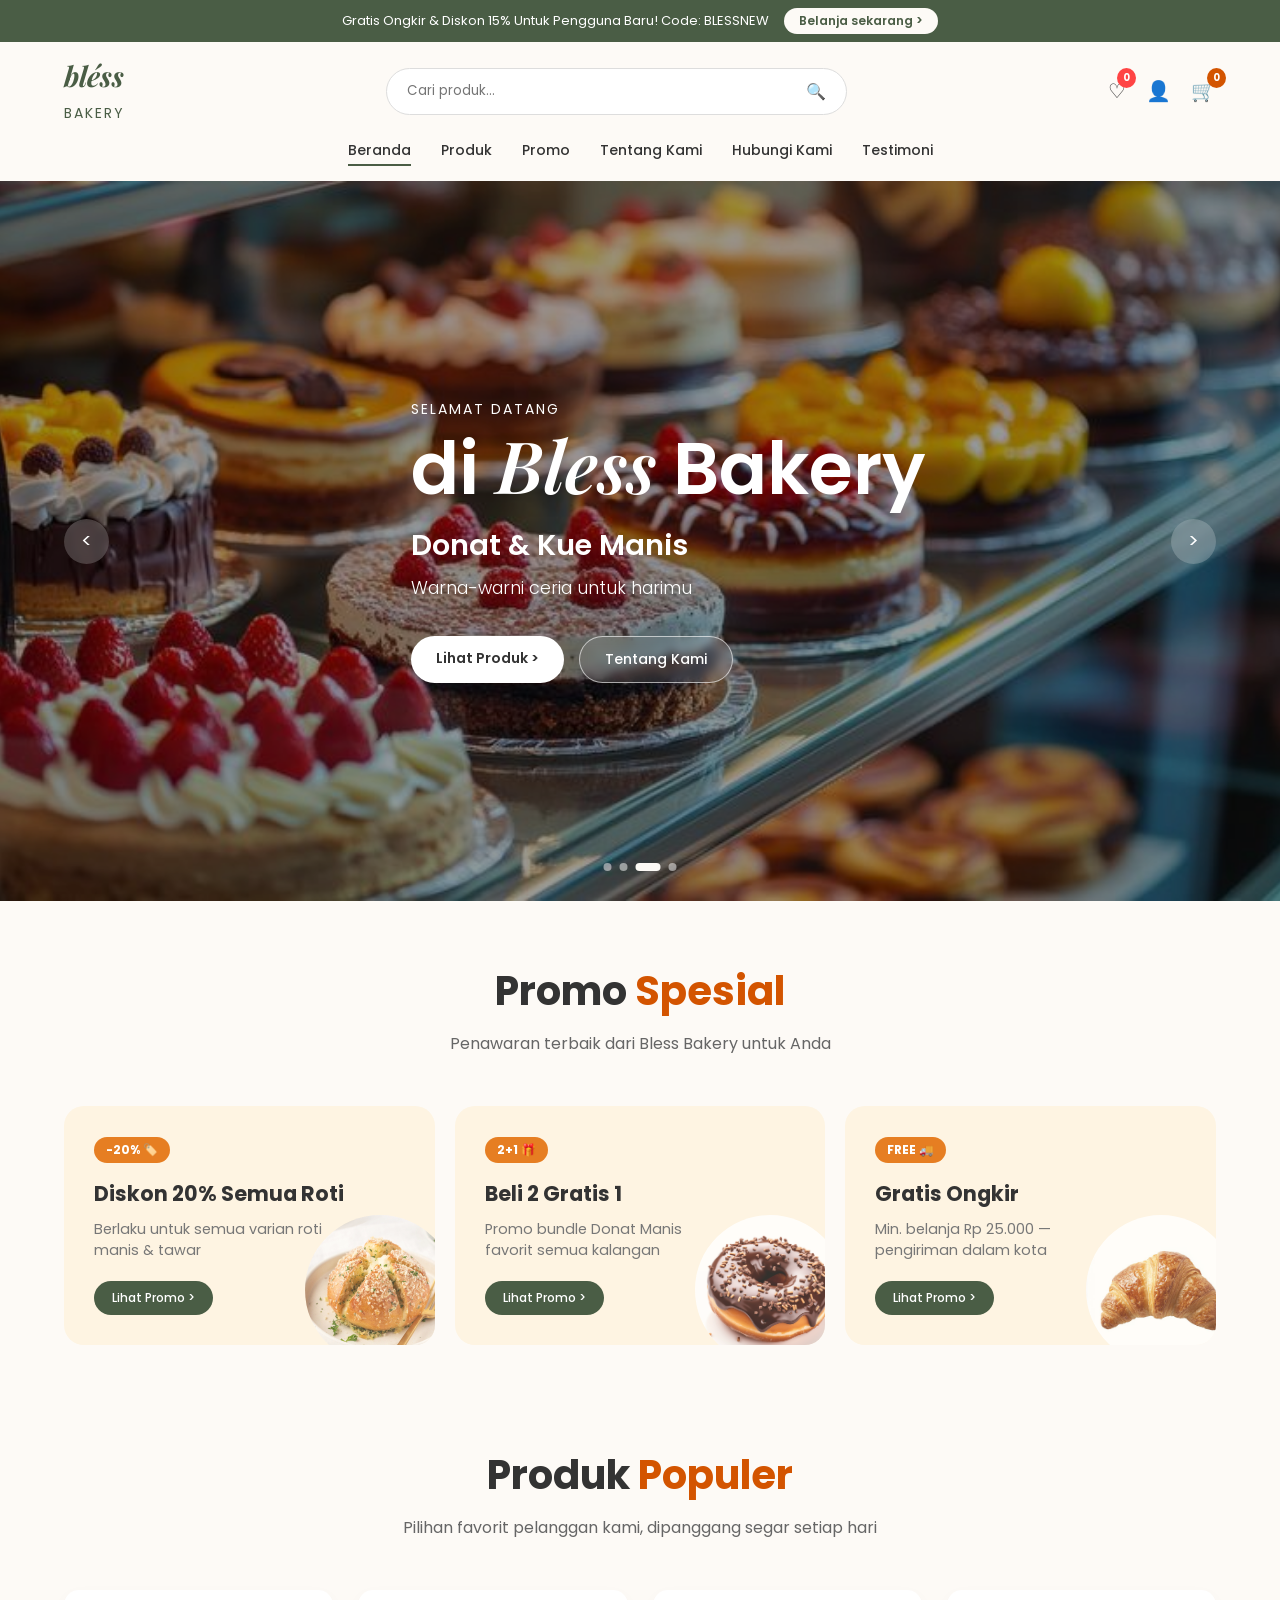
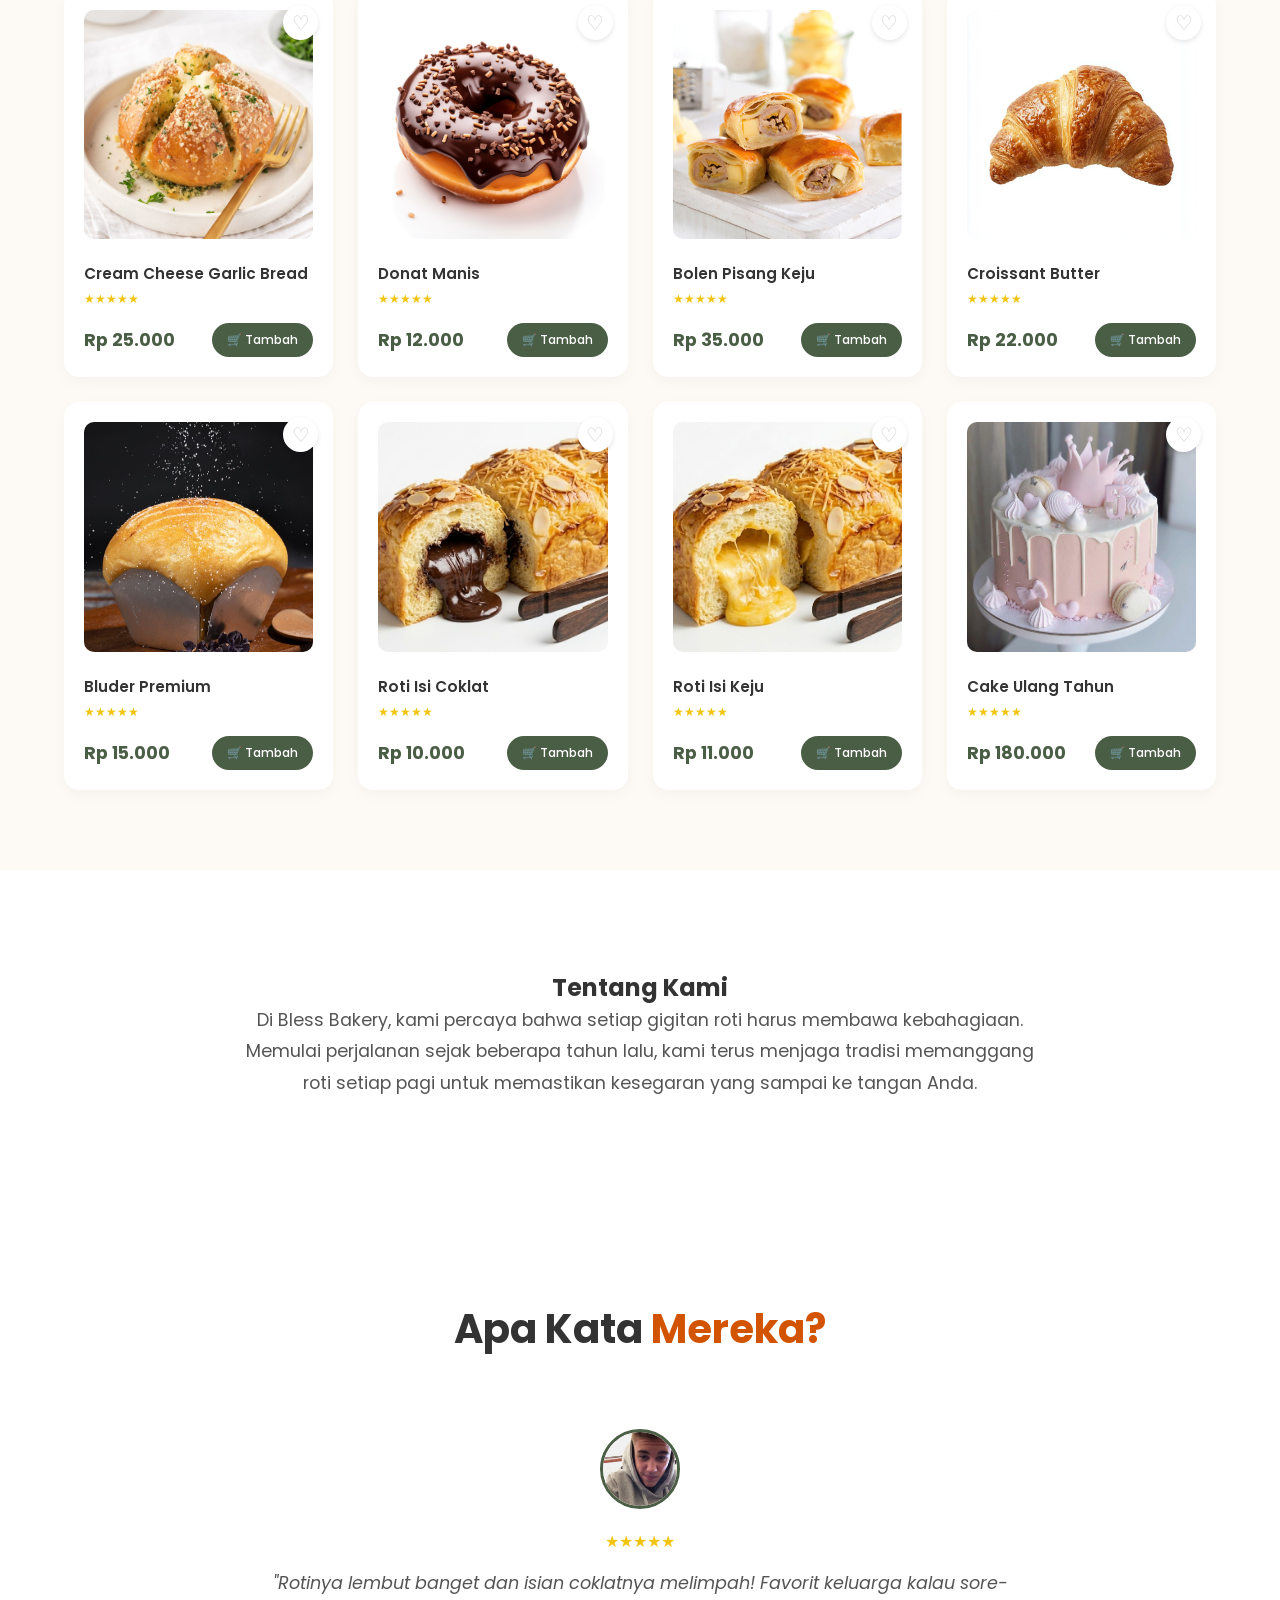
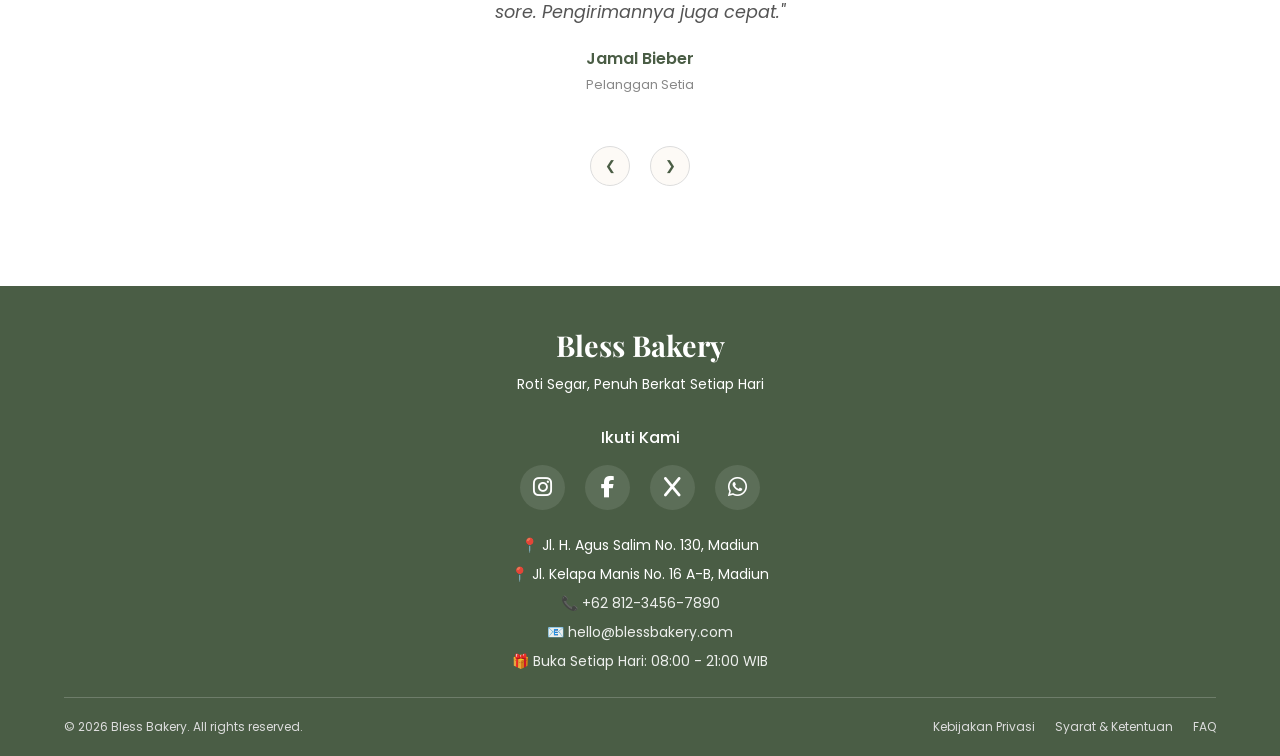
==== checkout.html @ 3b8a6afe "initial commit" ====
<!DOCTYPE html>
<html lang="id">
<head>
    <meta charset="UTF-8">
    <meta name="viewport" content="width=device-width, initial-scale=1.0">
    <title>Checkout - Bless Bakery</title>
    <link rel="stylesheet" href="bless.css">
    <link href="https://fonts.googleapis.com/css2?family=Poppins:wght@300;400;500;600;700&family=Playfair+Display:ital,wght@1,700&display=swap" rel="stylesheet">
    <style>
        .checkout-container {
            max-width: 1200px;
            margin: 100px auto 50px;
            padding: 0 20px;
        }
        
        .checkout-header {
            text-align: center;
            margin-bottom: 40px;
        }
        
        .checkout-header h1 {
            color: var(--primary-green);
            font-size: 2.5rem;
        }
        
        .checkout-grid {
            display: grid;
            grid-template-columns: 1fr 1.5fr;
            gap: 30px;
        }
        
        .order-summary {
            background: white;
            border-radius: 15px;
            padding: 25px;
            box-shadow: 0 5px 15px rgba(0,0,0,0.08);
            height: fit-content;
            position: sticky;
            top: 100px;
        }
        
        .order-summary h3 {
            color: var(--primary-green);
            margin-bottom: 20px;
            padding-bottom: 10px;
            border-bottom: 2px solid var(--beige);
        }
        
        .checkout-items {
            max-height: 400px;
            overflow-y: auto;
            margin-bottom: 20px;
        }
        
        .checkout-item {
            display: flex;
            gap: 15px;
            padding: 15px 0;
            border-bottom: 1px solid #eee;
        }
        
        .checkout-item img {
            width: 60px;
            height: 60px;
            border-radius: 8px;
            object-fit: cover;
        }
        
        .checkout-item-info {
            flex: 1;
        }
        
        .checkout-item-info h4 {
            font-size: 14px;
            margin-bottom: 5px;
        }
        
        .checkout-item-info p {
            font-size: 12px;
            color: #666;
        }
        
        .checkout-item-price {
            text-align: right;
            font-weight: 600;
            color: var(--accent-color);
        }
        
        .summary-details {
            margin-top: 20px;
            padding-top: 20px;
            border-top: 2px solid var(--beige);
        }
        
        .summary-row {
            display: flex;
            justify-content: space-between;
            margin-bottom: 10px;
            font-size: 14px;
        }
        
        .summary-row.total {
            font-size: 18px;
            font-weight: 700;
            color: var(--primary-green);
            margin-top: 10px;
            padding-top: 10px;
            border-top: 1px solid #ddd;
        }
        
        .payment-form {
            background: white;
            border-radius: 15px;
            padding: 25px;
            box-shadow: 0 5px 15px rgba(0,0,0,0.08);
        }
        
        .payment-form h3 {
            color: var(--primary-green);
            margin-bottom: 20px;
        }
        
        .form-group {
            margin-bottom: 20px;
        }
        
        .form-group label {
            display: block;
            margin-bottom: 8px;
            font-weight: 500;
            color: var(--text-color);
        }
        
        .form-group input,
        .form-group select,
        .form-group textarea {
            width: 100%;
            padding: 12px 15px;
            border: 1px solid #ddd;
            border-radius: 10px;
            font-size: 14px;
            transition: border-color 0.3s;
        }
        
        .form-group input:focus,
        .form-group select:focus,
        .form-group textarea:focus {
            outline: none;
            border-color: var(--primary-green);
        }
        
        .form-row {
            display: grid;
            grid-template-columns: 1fr 1fr;
            gap: 15px;
        }
        
        .payment-methods {
            display: flex;
            gap: 15px;
            margin-top: 10px;
        }
        
        .payment-method {
            flex: 1;
            border: 2px solid #ddd;
            border-radius: 10px;
            padding: 15px;
            text-align: center;
            cursor: pointer;
            transition: all 0.3s;
        }
        
        .payment-method:hover {
            border-color: var(--primary-green);
        }
        
        .payment-method.selected {
            border-color: var(--primary-green);
            background: rgba(74, 93, 69, 0.05);
        }
        
        .payment-method img {
            width: 40px;
            height: 40px;
            margin-bottom: 8px;
        }
        
        .payment-method span {
            display: block;
            font-size: 12px;
            font-weight: 500;
        }
        
        .btn-place-order {
            width: 100%;
            background: var(--primary-green);
            color: white;
            border: none;
            padding: 15px;
            border-radius: 25px;
            font-size: 16px;
            font-weight: 600;
            cursor: pointer;
            transition: background 0.3s;
            margin-top: 20px;
        }
        
        .btn-place-order:hover {
            background: var(--light-green);
        }
        
        .back-to-cart {
            display: inline-block;
            margin-top: 20px;
            color: var(--accent-color);
            text-decoration: none;
            font-size: 14px;
        }
        
        @media (max-width: 768px) {
            .checkout-grid {
                grid-template-columns: 1fr;
            }
            
            .order-summary {
                position: static;
            }
            
            .form-row {
                grid-template-columns: 1fr;
            }
        }
    </style>
</head>
<body>
    <header>
        <div class="top-bar">
            <span>Gratis Ongkir & Diskon 15% Untuk Pengguna Baru! Code: BLESSNEW</span>
            <a href="index.html#promo" class="btn-top">Belanja sekarang &gt;</a>
        </div>

        <div class="header-main">
            <div class="logo">
                <span class="logo-bless">bléss</span><br>
                <span class="logo-bakery">bakery</span>
            </div>
            
            <div class="search-container">
                <input type="text" placeholder="Cari produk...">
                <span class="search-icon">🔍</span>
            </div>
            
            <div class="nav-icons">
                <a href="#">♡</a>
                <a href="#">👤</a>
                <a href="index.html" style="position: relative;">🛒</a>
            </div>
        </div>

        <nav class="sub-nav">
            <a href="index.html#home">Beranda</a>
            <a href="index.html#produk">Produk</a>
            <a href="index.html#promo">Promo</a>
            <a href="index.html#about">Tentang Kami</a>
            <a href="index.html#contact">Hubungi Kami</a>
            <a href="index.html#testimoni">Testimoni</a>
        </nav>
    </header>

    <main>
        <div class="checkout-container">
            <div class="checkout-header">
                <h1>Checkout</h1>
                <p>Lengkapi data diri Anda untuk menyelesaikan pesanan</p>
            </div>

            <div class="checkout-grid">
                <div class="order-summary">
                    <h3>Ringkasan Pesanan</h3>
                    <div id="checkout-items" class="checkout-items"></div>
                    <div class="summary-details">
                        <div class="summary-row">
                            <span>Subtotal</span>
                            <span id="subtotal">Rp 0</span>
                        </div>
                        <div class="summary-row">
                            <span>Ongkos Kirim</span>
                            <span id="shipping-cost">Rp 10.000</span>
                        </div>
                        <div class="summary-row">
                            <span>Pajak (10%)</span>
                            <span id="tax">Rp 0</span>
                        </div>
                        <div class="summary-row total">
                            <span>Total</span>
                            <span id="total-amount">Rp 0</span>
                        </div>
                    </div>
                </div>

                <div class="payment-form">
                    <h3>Informasi Pengiriman</h3>
                    <form id="checkout-form">
                        <div class="form-group">
                            <label>Nama Lengkap</label>
                            <input type="text" id="fullname" placeholder="Masukkan nama lengkap" required>
                        </div>
                        <div class="form-group">
                            <label>Nomor Telepon</label>
                            <input type="tel" id="phone" placeholder="0812-3456-7890" required>
                        </div>
                        <div class="form-group">
                            <label>Email</label>
                            <input type="email" id="email" placeholder="email@example.com" required>
                        </div>
                        <div class="form-group">
                            <label>Alamat Lengkap</label>
                            <textarea id="address" rows="3" placeholder="Jl. Roti Manis No. 123, Kota Kuliner" required></textarea>
                        </div>
                        <div class="form-row">
                            <div class="form-group">
                                <label>Kota</label>
                                <input type="text" id="city" placeholder="Kota" required>
                            </div>
                            <div class="form-group">
                                <label>Kode Pos</label>
                                <input type="text" id="zipcode" placeholder="Kode Pos" required>
                            </div>
                        </div>
                        
                        <h3 style="margin-top: 20px;">Metode Pembayaran</h3>
                        <div class="payment-methods">
                            <div class="payment-method" data-method="bank">
                                <img src="https://cdn-icons-png.flaticon.com/512/854/854878.png" alt="Bank Transfer">
                                <span>Bank Transfer</span>
                            </div>
                            <div class="payment-method" data-method="cod">
                                <img src="https://cdn-icons-png.flaticon.com/512/2331/2331966.png" alt="COD">
                                <span>COD</span>
                            </div>
                        </div>
                        <input type="hidden" id="payment-method" value="bank">
                        
                        <button type="submit" class="btn-place-order">Buat Pesanan</button>
                    </form>
                </div>
            </div>
            
            <a href="index.html" class="back-to-cart">← Kembali ke Belanja</a>
        </div>
    </main>

<footer id="contact" class="footer">
    <div class="footer-content">
        <h3>Bless Bakery</h3>
        <p>Roti Segar, Penuh Berkat Setiap Hari</p>
        
        <!-- Social Media Section -->
        <div class="social-media">
            <h4>Ikuti Kami</h4>
            <div class="social-icons">
                <a href="https://www.instagram.com/blessbakery.indo/" target="_blank" class="social-icon instagram">
                    <i class="fab fa-instagram"></i>
                </a>
                <a href="https://facebook.com/blessbakery" target="_blank" class="social-icon facebook">
                    <i class="fab fa-facebook-f"></i>
                </a>
                <a href="https://x.com/blessbakery" target="_blank" class="social-icon x">
                    <i class="fab fa-x"></i>
                </a>
                <a href="https://wa.me/6281234567890" target="_blank" class="social-icon whatsapp">
                    <i class="fab fa-whatsapp"></i>
                </a>
            </div>
        </div>
        
        <!-- Contact Info -->
        <div class="footer-contact-info">
            <p>
                📍 
                <a href="https://www.google.com/maps/place/Bless+Bakery+Madiun+Agus+Salim/@-7.6367555,111.5145923,17z/data=!3m1!4b1!4m6!3m5!1s0x2e79bf0714df222f:0x2cafd072bc265365!8m2!3d-7.6367555!4d111.5171672!16s%2Fg%2F11stvc1zdf?entry=ttu&g_ep=EgoyMDI2MDQxNS4wIKXMDSoASAFQAw%3D%3D" target="_blank" class="location-link">
                    Jl. H. Agus Salim No. 130, Madiun
                </a>
            </p>
            <p>
                📍 
                <a href="google.com/maps/place/Bless+Bakery+Kelapa+Manis,+Jalan+Kelapa+Manis,+Manisrejo,+Kota+Madiun,+Jawa+Timur/@-7.6165,111.5278,17z/data=!4m2!3m1!1s0x2e79be90cc80c0b5:0x26593c632f5d69cf?entry=ttu&g_ep=EgoyMDI2MDQxNS4wIKXMDSoASAFQAw%3D%3D" target="_blank" class="location-link">
                    Jl. Kelapa Manis No. 16 A-B, Madiun
                </a>
            </p>
            <p>📞 +62 812-3456-7890</p>
            <p>📧 hello@blessbakery.com</p>
            <p>🎁 Buka Setiap Hari: 08:00 - 21:00 WIB</p>
        </div>
    </div>
    <div class="footer-bottom">
        <p>&copy; 2026 Bless Bakery. All rights reserved.</p>
        <div class="footer-bottom-links">
            <a href="#">Kebijakan Privasi</a>
            <a href="#">Syarat & Ketentuan</a>
            <a href="#">FAQ</a>
        </div>
    </div>
</footer>

    <script>
        // Ambil data cart dari localStorage
        let cart = JSON.parse(localStorage.getItem('blessCart')) || [];
        
        // Jika cart kosong, redirect ke index
        if (cart.length === 0) {
            alert('Keranjang belanja kosong! Silakan belanja terlebih dahulu.');
            window.location.href = 'index.html';
        }
        
        // Tampilkan item checkout
        function displayCheckoutItems() {
            const container = document.getElementById('checkout-items');
            let subtotal = 0;
            
            container.innerHTML = '';
            cart.forEach(item => {
                const itemTotal = item.price * item.qty;
                subtotal += itemTotal;
                
                container.innerHTML += `
                    <div class="checkout-item">
                        <img src="${item.image}" alt="${item.name}">
                        <div class="checkout-item-info">
                            <h4>${item.name}</h4>
                            <p>Jumlah: ${item.qty}</p>
                        </div>
                        <div class="checkout-item-price">
                            Rp ${itemTotal.toLocaleString()}
                        </div>
                    </div>
                `;
            });
            
            // Hitung total
            const shipping = 10000;
            const tax = Math.floor(subtotal * 0.1);
            const total = subtotal + shipping + tax;
            
            document.getElementById('subtotal').innerHTML = `Rp ${subtotal.toLocaleString()}`;
            document.getElementById('tax').innerHTML = `Rp ${tax.toLocaleString()}`;
            document.getElementById('total-amount').innerHTML = `Rp ${total.toLocaleString()}`;
            
            return { subtotal, shipping, tax, total };
        }
        
        // Pilih metode pembayaran
        const paymentMethods = document.querySelectorAll('.payment-method');
        paymentMethods.forEach(method => {
            method.addEventListener('click', () => {
                paymentMethods.forEach(m => m.classList.remove('selected'));
                method.classList.add('selected');
                document.getElementById('payment-method').value = method.getAttribute('data-method');
            });
        });
        
        // Submit checkout
        const checkoutForm = document.getElementById('checkout-form');
        checkoutForm.addEventListener('submit', (e) => {
            e.preventDefault();
            
            // Validasi form
            const fullname = document.getElementById('fullname').value;
            const phone = document.getElementById('phone').value;
            const email = document.getElementById('email').value;
            const address = document.getElementById('address').value;
            const city = document.getElementById('city').value;
            const zipcode = document.getElementById('zipcode').value;
            
            if (!fullname || !phone || !email || !address || !city || !zipcode) {
                alert('Harap lengkapi semua data!');
                return;
            }
            
            // Simpan data pesanan
            const orderData = {
                orderId: 'BLESS-' + Date.now(),
                customer: { fullname, phone, email, address, city, zipcode },
                items: cart,
                paymentMethod: document.getElementById('payment-method').value,
                subtotal: parseInt(document.getElementById('subtotal').innerHTML.replace(/[^0-9]/g, '')),
                shipping: 10000,
                tax: parseInt(document.getElementById('tax').innerHTML.replace(/[^0-9]/g, '')),
                total: parseInt(document.getElementById('total-amount').innerHTML.replace(/[^0-9]/g, '')),
                orderDate: new Date().toISOString()
            };
            
            localStorage.setItem('currentOrder', JSON.stringify(orderData));
            
            // Kosongkan cart
            localStorage.setItem('blessCart', JSON.stringify([]));
            
            // Redirect ke halaman sukses
            window.location.href = 'payment-success.html';
        });
        
        // Tampilkan data
        displayCheckoutItems();
    </script>
</body>
</html>
---- bless.css ----
:root {
    --primary-green: #4a5d45;
    --light-green: #738b6a;
    --beige: #fdfaf6;
    --text-color: #333;
    --accent-color: #d35400;
}

* {
    margin: 0;
    padding: 0;
    box-sizing: border-box;
    font-family: 'Poppins', sans-serif;
    scroll-behavior: smooth;
}

body {
    background-color: var(--beige);
    color: var(--text-color);
}

/* ================= HEADER & NAV ================= */
header {
    background-color: var(--beige);
    width: 100%;
}

.top-bar {
    background-color: var(--primary-green);
    color: white;
    padding: 8px 5%;
    display: flex;
    justify-content: center;
    align-items: center;
    font-size: 13px;
    gap: 15px;
}

.btn-top {
    background: var(--beige);
    color: var(--primary-green);
    text-decoration: none;
    padding: 4px 15px;
    border-radius: 15px;
    font-weight: 600;
    font-size: 12px;
}

.header-main {
    display: flex;
    justify-content: space-between;
    align-items: center;
    padding: 20px 5%;
    background-color: var(--beige);
}

.logo {
    display: flex;
    flex-direction: column;
    line-height: 1;
    color: var(--primary-green);
}

.logo-bless {
    font-family: 'Playfair Display', serif;
    font-size: 28px;
    font-style: italic;
    font-weight: bold;
}

.logo-bakery {
    font-size: 14px;
    letter-spacing: 2px;
    text-transform: uppercase;
    font-weight: 400;
}

.search-container {
    display: flex;
    align-items: center;
    background: white;
    border: 1px solid #ddd;
    border-radius: 25px;
    padding: 10px 20px;
    width: 40%;
}

.search-container input {
    border: none;
    outline: none;
    width: 100%;
    background: transparent;
    font-family: 'Poppins', sans-serif;
}

.search-icon {
    cursor: pointer;
    color: #888;
}

.nav-icons {
    display: flex;
    gap: 20px;
    font-size: 20px;
}

.nav-icons a {
    text-decoration: none;
    color: #333;
}

.sub-nav {
    display: flex;
    justify-content: center;
    gap: 30px;
    padding-bottom: 20px;
    background-color: var(--beige);
}

.sub-nav a {
    text-decoration: none;
    color: var(--text-color);
    font-size: 14px;
    font-weight: 500;
    position: relative;
}

.sub-nav a.active::after {
    content: '';
    position: absolute;
    bottom: -5px;
    left: 0;
    width: 100%;
    height: 2px;
    background-color: var(--primary-green);
}

/* ================= HERO (HOME) SECTION ================= */
.hero {
    position: relative;
    height: 80vh;
    background-size: cover;
    background-position: center;
    display: flex;
    align-items: center;
    justify-content: space-between;
    padding: 0 5%;
    color: white;
    transition: background-image 0.5s ease-in-out; 
}

.hero-overlay {
    position: absolute;
    top: 0; left: 0; width: 100%; height: 100%;
    background: rgba(0, 0, 0, 0.4);
    z-index: 1;
}

.hero-content {
    position: relative;
    z-index: 2;
    max-width: 600px;
    margin-left: 5%;
}

.welcome-text {
    font-size: 14px;
    letter-spacing: 2px;
    text-transform: uppercase;
    margin-bottom: 5px;
    font-weight: 400;
}

.main-title {
    font-size: 4.5rem;
    line-height: 1.1;
    margin-bottom: 15px;
    font-weight: 600;
}

.italic-serif {
    font-family: 'Playfair Display', serif;
    font-style: italic;
}

.sub-title {
    font-size: 1.8rem;
    margin-bottom: 8px;
    font-weight: 600;
}

.description {
    font-size: 1.1rem;
    margin-bottom: 35px;
    font-weight: 300;
}

.hero-buttons {
    display: flex;
    gap: 15px;
}

.btn-primary-light {
    background: white;
    color: var(--text-color);
    padding: 12px 25px;
    border-radius: 30px;
    text-decoration: none;
    font-weight: 600;
    font-size: 14px;
    transition: background 0.3s ease;
}

.btn-outline-light {
    background: rgba(255, 255, 255, 0.1);
    color: white;
    border: 1px solid rgba(255, 255, 255, 0.6);
    padding: 12px 25px;
    border-radius: 30px;
    text-decoration: none;
    font-weight: 500;
    font-size: 14px;
    backdrop-filter: blur(4px);
    transition: background 0.3s ease;
}

/* Slider Controls */
.slider-btn {
    position: relative;
    z-index: 2;
    background: rgba(255, 255, 255, 0.2);
    color: white;
    border: none;
    border-radius: 50%;
    width: 45px;
    height: 45px;
    font-size: 20px;
    cursor: pointer;
    display: flex;
    align-items: center;
    justify-content: center;
    backdrop-filter: blur(5px);
}

.slider-dots {
    position: absolute;
    bottom: 30px;
    left: 50%;
    transform: translateX(-50%);
    display: flex;
    gap: 8px;
    z-index: 2;
}

.dot {
    width: 8px;
    height: 8px;
    background: rgba(255, 255, 255, 0.5);
    border-radius: 50%;
    cursor: pointer;
}

.dot.active {
    width: 25px;
    background: var(--beige);
    border-radius: 5px;
}

/* ================= PROMO SPECIALS ================= */
.promo-specials {
    padding: 60px 5% 20px;
    background-color: var(--beige);
}

.promo-grid {
    display: grid;
    grid-template-columns: repeat(3, 1fr);
    gap: 20px;
    max-width: 1200px;
    margin: 0 auto;
}

.promo-card {
    background: #fef4e2; 
    border-radius: 20px;
    padding: 30px;
    position: relative;
    overflow: hidden;
    display: flex;
    justify-content: space-between;
    align-items: center;
    min-height: 200px;
    transition: transform 0.3s ease;
}

.promo-card:hover {
    transform: scale(1.02);
}

.promo-content {
    z-index: 2;
    flex: 1;
}

.promo-badge {
    background: #e67e22;
    color: white;
    padding: 4px 12px;
    border-radius: 20px;
    font-size: 12px;
    font-weight: 700;
    display: inline-block;
    margin-bottom: 15px;
}

.promo-card h3 {
    font-size: 1.3rem;
    margin-bottom: 10px;
    color: var(--text-color);
}

.promo-card p {
    font-size: 0.9rem;
    color: #777;
    margin-bottom: 20px;
    max-width: 80%;
}

.btn-promo {
    display: inline-block;
    background: var(--primary-green);
    color: white;
    padding: 8px 18px;
    border-radius: 20px;
    text-decoration: none;
    font-size: 12px;
    font-weight: 500;
    transition: background 0.3s;
}

.promo-img-circle {
    position: absolute;
    right: -20px;
    bottom: -20px;
    width: 150px;
    height: 150px;
    border-radius: 50%;
    overflow: hidden;
    opacity: 0.8;
}

.promo-img-circle img {
    width: 100%;
    height: 100%;
    object-fit: cover;
}

@media (max-width: 992px) {
    .promo-grid { grid-template-columns: 1fr; }
    .promo-card { min-height: auto; }
}

/* ================= PRODUCT SECTION ================= */
.products, .menu-lengkap {
    padding: 80px 5%;
    background-color: var(--beige);
}

.section-header {
    text-align: center;
    margin-bottom: 50px;
}

.section-header h2 {
    font-size: 2.5rem;
    margin-bottom: 10px;
}

.section-header h2 span {
    color: var(--accent-color);
}

.section-header p {
    color: #666;
}

.products-grid {
    display: grid;
    grid-template-columns: repeat(4, 1fr); 
    gap: 25px;
    max-width: 1200px;
    margin: 0 auto;
}

.product-card {
    background: white;
    border-radius: 15px;
    padding: 20px;
    box-shadow: 0 5px 15px rgba(0,0,0,0.03);
    position: relative;
    transition: transform 0.3s ease;
    text-align: left;
}

/* Modifikasi: Tambahkan cursor pointer agar user tahu ini bisa diklik */
.product-card {
    cursor: pointer;
}

.product-card:hover {
    transform: translateY(-10px);
}

.wishlist-btn {
    position: absolute;
    top: 15px;
    right: 15px;
    background: none;
    border: none;
    font-size: 20px;
    color: #ccc;
    cursor: pointer;
    z-index: 10;
}

.product-image {
    width: 100%;
    aspect-ratio: 1/1;
    object-fit: cover;
    border-radius: 10px;
    margin-bottom: 15px;
}

.product-info h3 {
    font-size: 0.95rem;
    font-weight: 600;
    margin-bottom: 5px;
    color: var(--text-color);
}

.rating {
    color: #f1c40f;
    font-size: 12px;
    margin-bottom: 15px;
}

.price-row {
    display: flex;
    justify-content: space-between;
    align-items: center;
}

.price-tag {
    font-weight: 700;
    color: var(--primary-green);
    font-size: 1.1rem;
}

.btn-add {
    background: var(--primary-green);
    color: white;
    border: none;
    padding: 8px 15px;
    border-radius: 20px;
    font-size: 12px;
    font-weight: 500;
    cursor: pointer;
    transition: background 0.3s;
    z-index: 10;
    position: relative;
}

.btn-add:hover {
    background: var(--light-green);
}

@media (max-width: 992px) {
    .products-grid { grid-template-columns: repeat(2, 1fr); }
}

@media (max-width: 480px) {
    .products-grid { grid-template-columns: 1fr; }
}

/* ================= TESTIMONIAL SECTION ================= */
.testimonial {
    padding: 100px 5%;
    background-color: white;
    text-align: center;
}

.testimonial h2 {
    font-size: 2.5rem;
    margin-bottom: 50px;
}

.testimonial h2 span {
    color: var(--accent-color);
}

.testimonial-container {
    max-width: 800px;
    margin: 0 auto;
    position: relative;
    overflow: hidden;
}

.testimonial-wrapper {
    display: flex;
    transition: transform 0.5s ease-in-out;
}

.testimonial-card {
    min-width: 100%;
    padding: 20px;
    opacity: 0;
    transition: opacity 0.5s ease;
    display: none;
}

.testimonial-card.active {
    display: block;
    opacity: 1;
}

.testi-img {
    width: 80px;
    height: 80px;
    margin: 0 auto 20px;
}

.testi-img img {
    width: 100%;
    height: 100%;
    border-radius: 50%;
    object-fit: cover;
    border: 3px solid var(--primary-green);
}

.stars {
    color: #f1c40f;
    margin-bottom: 15px;
}

.testi-content p {
    font-style: italic;
    font-size: 1.1rem;
    color: #555;
    line-height: 1.6;
    margin-bottom: 20px;
}

.testi-content h4 {
    color: var(--primary-green);
    font-weight: 600;
}

.testi-content span {
    font-size: 0.8rem;
    color: #888;
}

.testi-controls {
    margin-top: 30px;
    display: flex;
    justify-content: center;
    gap: 20px;
}

.testi-controls button {
    background: var(--beige);
    border: 1px solid #ddd;
    color: var(--primary-green);
    width: 40px;
    height: 40px;
    border-radius: 50%;
    cursor: pointer;
    transition: all 0.3s;
}

.testi-controls button:hover {
    background: var(--primary-green);
    color: white;
}

/* ================= ABOUT & FOOTER ================= */
.about { padding: 100px 5%; background-color: #fff; text-align: center; }
.about-container { max-width: 800px; margin: 0 auto; line-height: 1.8; font-size: 1.1rem; color: #555; }

.footer { background-color: var(--primary-green); color: white; padding: 40px 5% 20px; text-align: center; }
.footer-content h3 { font-size: 1.8rem; margin-bottom: 10px; font-family: 'Playfair Display', serif;}
.footer-bottom { margin-top: 20px; border-top: 1px solid rgba(255,255,255,0.2); padding-top: 20px; font-size: 0.8rem; color: #ddd; }

/* ================= TAMBAHAN MENU FILTER & SEARCH ================= */
.search-filter {
    display: flex;
    justify-content: center;
    margin-bottom: 20px;
}

.search-filter input {
    padding: 10px 20px;
    width: 300px;
    border: 1px solid #ccc;
    border-radius: 25px;
    outline: none;
    font-family: 'Poppins', sans-serif;
}

.filter-categories {
    display: flex;
    flex-wrap: wrap;
    justify-content: center;
    gap: 10px;
    margin-bottom: 40px;
}

.filter-btn {
    padding: 8px 20px;
    border-radius: 20px;
    border: 1px solid #ccc;
    background: white;
    cursor: pointer;
    transition: 0.3s;
    font-family: 'Poppins', sans-serif;
    color: var(--text-color);
    font-size: 13px;
    font-weight: 500;
}

.filter-btn.active, .filter-btn:hover {
    background-color: var(--primary-green);
    color: white;
    border-color: var(--primary-green);
}

.category-label {
    display: block;
    font-size: 10px;
    color: #999;
    margin-bottom: 5px;
    font-weight: 600;
    letter-spacing: 1px;
}

/* ========================================================
   MODIFIKASI BARU: CART & MODAL DETAIL PRODUK 
   ======================================================== */

/* Badge Keranjang */
.cart-badge {
    position: absolute;
    top: -8px;
    right: -10px;
    background: var(--accent-color);
    color: white;
    font-size: 10px;
    padding: 2px 6px;
    border-radius: 50%;
    font-weight: bold;
}

/* MODAL DETAIL PRODUK */
.modal {
    display: none;
    position: fixed;
    z-index: 2000;
    left: 0; top: 0;
    width: 100%; height: 100%;
    background-color: rgba(0,0,0,0.6);
    backdrop-filter: blur(5px);
}

.modal-content {
    background-color: white;
    margin: 5% auto;
    padding: 30px;
    width: 80%;
    max-width: 800px;
    border-radius: 20px;
    position: relative;
    animation: slideDown 0.4s ease-out;
}

@keyframes slideDown {
    from { transform: translateY(-50px); opacity: 0; }
    to { transform: translateY(0); opacity: 1; }
}

.close-modal, .close-cart {
    position: absolute;
    right: 20px; top: 15px;
    font-size: 28px;
    cursor: pointer;
    color: #888;
}

.modal-body {
    display: flex;
    gap: 30px;
    align-items: center;
}

.modal-img img {
    width: 300px;
    height: 300px;
    object-fit: cover;
    border-radius: 15px;
}

.modal-info h2 { font-size: 2rem; margin-bottom: 10px; color: var(--primary-green); }
.modal-price { font-size: 1.5rem; font-weight: 700; color: var(--accent-color); margin-bottom: 15px; }
.modal-desc { margin-bottom: 25px; line-height: 1.6; color: #666; }

/* SIDEBAR KERANJANG */
.cart-sidebar {
    position: fixed;
    right: -400px; top: 0;
    width: 350px; height: 100%;
    background: white;
    box-shadow: -5px 0 15px rgba(0,0,0,0.1);
    z-index: 3000;
    transition: 0.4s ease;
    display: flex;
    flex-direction: column;
}

.cart-sidebar.active { right: 0; }

.cart-header { padding: 20px; border-bottom: 1px solid #eee; }
.cart-items-container { flex: 1; overflow-y: auto; padding: 20px; }

.cart-item {
    display: flex;
    gap: 15px;
    margin-bottom: 20px;
    align-items: center;
    border-bottom: 1px solid #f9f9f9;
    padding-bottom: 10px;
}

.cart-item img { width: 60px; height: 60px; border-radius: 8px; object-fit: cover; }
.cart-item-info h4 { font-size: 14px; margin-bottom: 5px; }
.cart-item-qty { display: flex; align-items: center; gap: 10px; margin-top: 5px; }
.qty-btn { background: #eee; border: none; width: 25px; height: 25px; border-radius: 5px; cursor: pointer; }

.cart-footer { padding: 20px; background: #fdfaf6; border-top: 1px solid #eee; }
.total-price { display: flex; justify-content: space-between; font-weight: 700; font-size: 18px; margin-bottom: 15px; }
.btn-checkout { width: 100%; background: var(--primary-green); color: white; border: none; padding: 12px; border-radius: 25px; font-weight: 600; cursor: pointer; }

/* Animasi Klik Tombol */
.btn-add:active { transform: scale(0.9); }

@media (max-width: 768px) {
    .modal-body { flex-direction: column; text-align: center; }
    .modal-img img { width: 100%; height: 200px; }
    .cart-sidebar { width: 100%; right: -100%; }
}
/* ================= PRODUCT SECTION (MODIFIED) ================= */
.products, .menu-lengkap {
    padding: 80px 5%;
    background-color: var(--beige);
}

.section-header {
    text-align: center;
    margin-bottom: 50px;
}

.section-header h2 {
    font-size: 2.5rem;
    margin-bottom: 10px;
}

.section-header h2 span {
    color: var(--accent-color);
}

.section-header p {
    color: #666;
}

.products-grid {
    display: grid;
    grid-template-columns: repeat(4, 1fr); 
    gap: 25px;
    max-width: 1200px;
    margin: 0 auto;
}

.product-card {
    background: white;
    border-radius: 15px;
    padding: 20px;
    box-shadow: 0 5px 15px rgba(0,0,0,0.03);
    position: relative;
    transition: transform 0.3s ease;
    text-align: left;
    /* Card tidak lagi memiliki cursor pointer secara global */
    cursor: default; 
}

.product-card:hover {
    transform: translateY(-10px);
}

/* MODIFIKASI: Styling Nama Produk sebagai Link */
.product-name-link {
    display: inline-block; /* Agar area klik hanya sebatas teks */
    font-size: 0.95rem;
    font-weight: 600;
    margin-bottom: 5px;
    color: var(--text-color);
    cursor: pointer; /* Memberitahu user ini bisa diklik */
    transition: all 0.3s ease;
}

/* Efek Hover Khusus Nama Produk */
.product-name-link:hover {
    color: var(--accent-color); /* Berubah warna saat di-hover */
    text-decoration: underline; /* Muncul garis bawah */
}

.wishlist-btn {
    position: absolute;
    top: 15px;
    right: 15px;
    background: none;
    border: none;
    font-size: 20px;
    color: #ccc;
    cursor: pointer;
    z-index: 10;
}

.product-image {
    width: 100%;
    aspect-ratio: 1/1;
    object-fit: cover;
    border-radius: 10px;
    margin-bottom: 15px;
}

.rating {
    color: #f1c40f;
    font-size: 12px;
    margin-bottom: 15px;
}

.price-row {
    display: flex;
    justify-content: space-between;
    align-items: center;
}

.price-tag {
    font-weight: 700;
    color: var(--primary-green);
    font-size: 1.1rem;
}

.btn-add {
    background: var(--primary-green);
    color: white;
    border: none;
    padding: 8px 15px;
    border-radius: 20px;
    font-size: 12px;
    font-weight: 500;
    cursor: pointer;
    transition: background 0.3s;
    z-index: 10;
    position: relative;
}

.btn-add:hover {
    background: var(--light-green);
}

@media (max-width: 992px) {
    .products-grid { grid-template-columns: repeat(2, 1fr); }
}

@media (max-width: 480px) {
    .products-grid { grid-template-columns: 1fr; }
}

/* ================= LOGIN MODAL STYLES ================= */
.login-modal {
    display: none;
    position: fixed;
    z-index: 2000;
    left: 0;
    top: 0;
    width: 100%;
    height: 100%;
    background-color: rgba(0, 0, 0, 0.6);
    backdrop-filter: blur(5px);
}

.login-modal-content {
    background-color: white;
    margin: 0;
    padding: 30px;
    width: 90%;
    max-width: 400px;
    border-radius: 20px;
    position: relative;
    animation: slideDown 0.4s ease-out;
    position: absolute;
    top: 50%;
    left: 50%;
    transform: translate(-50%, -50%);
    max-height: 90vh;
    overflow-y: auto;
}

/* Styling scrollbar untuk modal */
.login-modal-content::-webkit-scrollbar {
    width: 5px;
}

.login-modal-content::-webkit-scrollbar-track {
    background: #f1f1f1;
    border-radius: 10px;
}

.login-modal-content::-webkit-scrollbar-thumb {
    background: var(--primary-green);
    border-radius: 10px;
}

.login-header {
    text-align: center;
    margin-bottom: 30px;
}

.login-header h2 {
    color: var(--primary-green);
    margin-bottom: 10px;
    font-size: 1.8rem;
}

.login-header p {
    color: #666;
    font-size: 14px;
}

.login-form-group {
    margin-bottom: 20px;
}

.login-form-group label {
    display: block;
    margin-bottom: 8px;
    font-weight: 500;
    color: var(--text-color);
}

.login-form-group input {
    width: 100%;
    padding: 12px 15px;
    border: 1px solid #ddd;
    border-radius: 25px;
    outline: none;
    font-size: 14px;
    transition: border-color 0.3s;
}

.login-form-group input:focus {
    border-color: var(--primary-green);
}

.login-btn {
    width: 100%;
    background: var(--primary-green);
    color: white;
    border: none;
    padding: 12px;
    border-radius: 25px;
    font-weight: 600;
    cursor: pointer;
    font-size: 16px;
    transition: background 0.3s;
    margin-top: 10px;
}

.login-btn:hover {
    background: var(--light-green);
}

.login-footer {
    text-align: center;
    margin-top: 20px;
    padding-top: 20px;
    border-top: 1px solid #eee;
}

.login-footer p {
    font-size: 14px;
}

.login-footer a {
    color: var(--accent-color);
    text-decoration: none;
    font-weight: 500;
}

.login-footer a:hover {
    text-decoration: underline;
}

.user-info {
    display: flex;
    align-items: center;
    gap: 10px;
    cursor: pointer;
}

.user-avatar {
    width: 35px;
    height: 35px;
    background: var(--primary-green);
    border-radius: 50%;
    display: flex;
    align-items: center;
    justify-content: center;
    color: white;
    font-weight: bold;
}

.user-name {
    font-size: 14px;
    font-weight: 500;
}

.logout-btn {
    background: none;
    border: none;
    color: #ff4444;
    cursor: pointer;
    font-size: 12px;
    margin-left: 5px;
}

.error-message {
    color: #ff4444;
    font-size: 12px;
    margin-top: 5px;
    display: none;
}

.success-message {
    color: #4CAF50;
    font-size: 12px;
    margin-top: 5px;
    display: none;
}

/* Responsif untuk modal login */
@media (max-width: 768px) {
    .login-modal-content {
        width: 95%;
        padding: 20px;
    }
    
    .login-header h2 {
        font-size: 1.5rem;
    }
}

/* ================= SOSIAL MEDIA STYLES ================= */
.social-media {
    margin: 30px 0 20px;
}

.social-media h4 {
    font-size: 1.2rem;
    margin-bottom: 15px;
    color: white;
    font-weight: 500;
}

.social-icons {
    display: flex;
    justify-content: center;
    gap: 20px;
    margin-bottom: 20px;
}

.social-icon {
    display: inline-flex;
    align-items: center;
    justify-content: center;
    width: 45px;
    height: 45px;
    background: rgba(255, 255, 255, 0.1);
    border-radius: 50%;
    transition: all 0.3s ease;
    text-decoration: none;
    color: white;
    font-size: 22px;
}

.social-icon:hover {
    transform: translateY(-5px);
    background: var(--accent-color);
}

/* Warna khusus untuk setiap sosmed saat hover */
.social-icon.instagram:hover {
    background: linear-gradient(45deg, #f09433, #d62976, #962fbf);
}

.social-icon.facebook:hover {
    background: #1877f2;
}

.social-icon.twitter:hover {
    background: #1da1f2;
}

.social-icon.whatsapp:hover {
    background: #25d366;
}

.social-icon.youtube:hover {
    background: #ff0000;
}

.social-icon.tiktok:hover {
    background: #000000;
}

/* Footer contact info */
.footer-contact-info {
    margin: 20px 0;
    text-align: center;
}

.footer-contact-info p {
    margin: 8px 0;
    font-size: 14px;
    color: rgba(255, 255, 255, 0.9);
}

.footer-contact-info i {
    margin-right: 8px;
    font-style: normal;
}

/* Footer bottom dengan sosmed */
.footer-bottom {
    display: flex;
    justify-content: space-between;
    align-items: center;
    flex-wrap: wrap;
    gap: 15px;
    margin-top: 20px;
    border-top: 1px solid rgba(255,255,255,0.2);
    padding-top: 20px;
    font-size: 0.8rem;
    color: #ddd;
}

.footer-bottom-links {
    display: flex;
    gap: 20px;
}

.footer-bottom-links a {
    color: #ddd;
    text-decoration: none;
    transition: color 0.3s;
}

.footer-bottom-links a:hover {
    color: var(--accent-color);
}

@media (max-width: 768px) {
    .footer-bottom {
        flex-direction: column;
        text-align: center;
    }
    
    .social-icons {
        gap: 15px;
    }
    
    .social-icon {
        width: 40px;
        height: 40px;
        font-size: 18px;
    }
}
/* Jika menggunakan FontAwesome, tambahkan ini */
.social-icon i {
    font-size: 22px;
}

@media (max-width: 768px) {
    .social-icon i {
        font-size: 18px;
    }
}
/* ================= FOOTER SIMPEL ================= */
.footer {
    background-color: var(--primary-green);
    color: white;
    padding: 40px 5% 20px;
    text-align: center;
}

.footer-content h3 {
    font-size: 1.8rem;
    margin-bottom: 10px;
    font-family: 'Playfair Display', serif;
}

.footer-content > p {
    margin-bottom: 25px;
    font-size: 14px;
}

.social-media h4 {
    font-size: 1rem;
    margin-bottom: 15px;
    font-weight: 500;
}

.social-icons {
    display: flex;
    justify-content: center;
    gap: 20px;
    margin-bottom: 25px;
}

.social-icon {
    color: white;
    text-decoration: none;
    font-size: 24px;
    transition: opacity 0.3s;
}

.social-icon:hover {
    opacity: 0.8;
}

.footer-contact-info {
    margin: 20px 0;
}

.footer-contact-info p {
    margin: 8px 0;
    font-size: 14px;
}

/* Link alamat yang bisa diklik */
.location-link {
    color: white;
    text-decoration: none;
    transition: all 0.3s ease;
    display: inline-block;
}

.location-link:hover {
    color: var(--accent-color);
    text-decoration: underline;
}

.footer-bottom {
    margin-top: 25px;
    border-top: 1px solid rgba(255,255,255,0.2);
    padding-top: 20px;
    font-size: 12px;
    color: #ddd;
}
/* ================= WISHLIST STYLES ================= */
.wishlist-btn {
    position: absolute;
    top: 15px;
    right: 15px;
    background: white;
    border: none;
    font-size: 20px;
    cursor: pointer;
    z-index: 10;
    width: 35px;
    height: 35px;
    border-radius: 50%;
    display: flex;
    align-items: center;
    justify-content: center;
    transition: all 0.3s ease;
    box-shadow: 0 2px 5px rgba(0,0,0,0.1);
}

.wishlist-btn:hover {
    transform: scale(1.1);
}

.wishlist-btn.active {
    color: #ff4444;
}

.wishlist-btn.active i,
.wishlist-btn.active {
    color: #ff4444;
}

/* Wishlist Sidebar */
.wishlist-sidebar {
    position: fixed;
    right: -400px;
    top: 0;
    width: 350px;
    height: 100%;
    background: white;
    box-shadow: -5px 0 15px rgba(0,0,0,0.1);
    z-index: 3000;
    transition: 0.4s ease;
    display: flex;
    flex-direction: column;
}

.wishlist-sidebar.active {
    right: 0;
}

.wishlist-header {
    padding: 20px;
    border-bottom: 1px solid #eee;
    display: flex;
    justify-content: space-between;
    align-items: center;
}

.wishlist-header h3 {
    color: var(--primary-green);
}

.close-wishlist {
    font-size: 28px;
    cursor: pointer;
    color: #888;
}

.wishlist-items-container {
    flex: 1;
    overflow-y: auto;
    padding: 20px;
}

.wishlist-item {
    display: flex;
    gap: 15px;
    margin-bottom: 20px;
    padding: 10px;
    border-radius: 10px;
    background: #f9f9f9;
    position: relative;
}

.wishlist-item img {
    width: 70px;
    height: 70px;
    border-radius: 10px;
    object-fit: cover;
}

.wishlist-item-info {
    flex: 1;
}

.wishlist-item-info h4 {
    font-size: 14px;
    margin-bottom: 5px;
    color: var(--text-color);
}

.wishlist-item-info .price {
    color: var(--accent-color);
    font-weight: 600;
    font-size: 13px;
}

.wishlist-item-actions {
    display: flex;
    gap: 10px;
    margin-top: 8px;
}

.wishlist-item-actions button {
    background: var(--primary-green);
    color: white;
    border: none;
    padding: 5px 10px;
    border-radius: 15px;
    font-size: 11px;
    cursor: pointer;
    transition: background 0.3s;
}

.wishlist-item-actions button:hover {
    background: var(--light-green);
}

.remove-wishlist {
    position: absolute;
    top: 5px;
    right: 5px;
    background: none;
    border: none;
    font-size: 16px;
    cursor: pointer;
    color: #ff4444;
}

.wishlist-footer {
    padding: 20px;
    border-top: 1px solid #eee;
    text-align: center;
}

.wishlist-footer .btn-add-all {
    background: var(--accent-color);
    color: white;
    border: none;
    padding: 10px;
    border-radius: 25px;
    width: 100%;
    cursor: pointer;
    font-weight: 600;
}

.wishlist-count {
    position: absolute;
    top: -8px;
    right: -10px;
    background: #ff4444;
    color: white;
    font-size: 10px;
    padding: 2px 6px;
    border-radius: 50%;
    font-weight: bold;
}

/* Ikon wishlist di nav */
.wishlist-icon {
    position: relative;
    cursor: pointer;
}
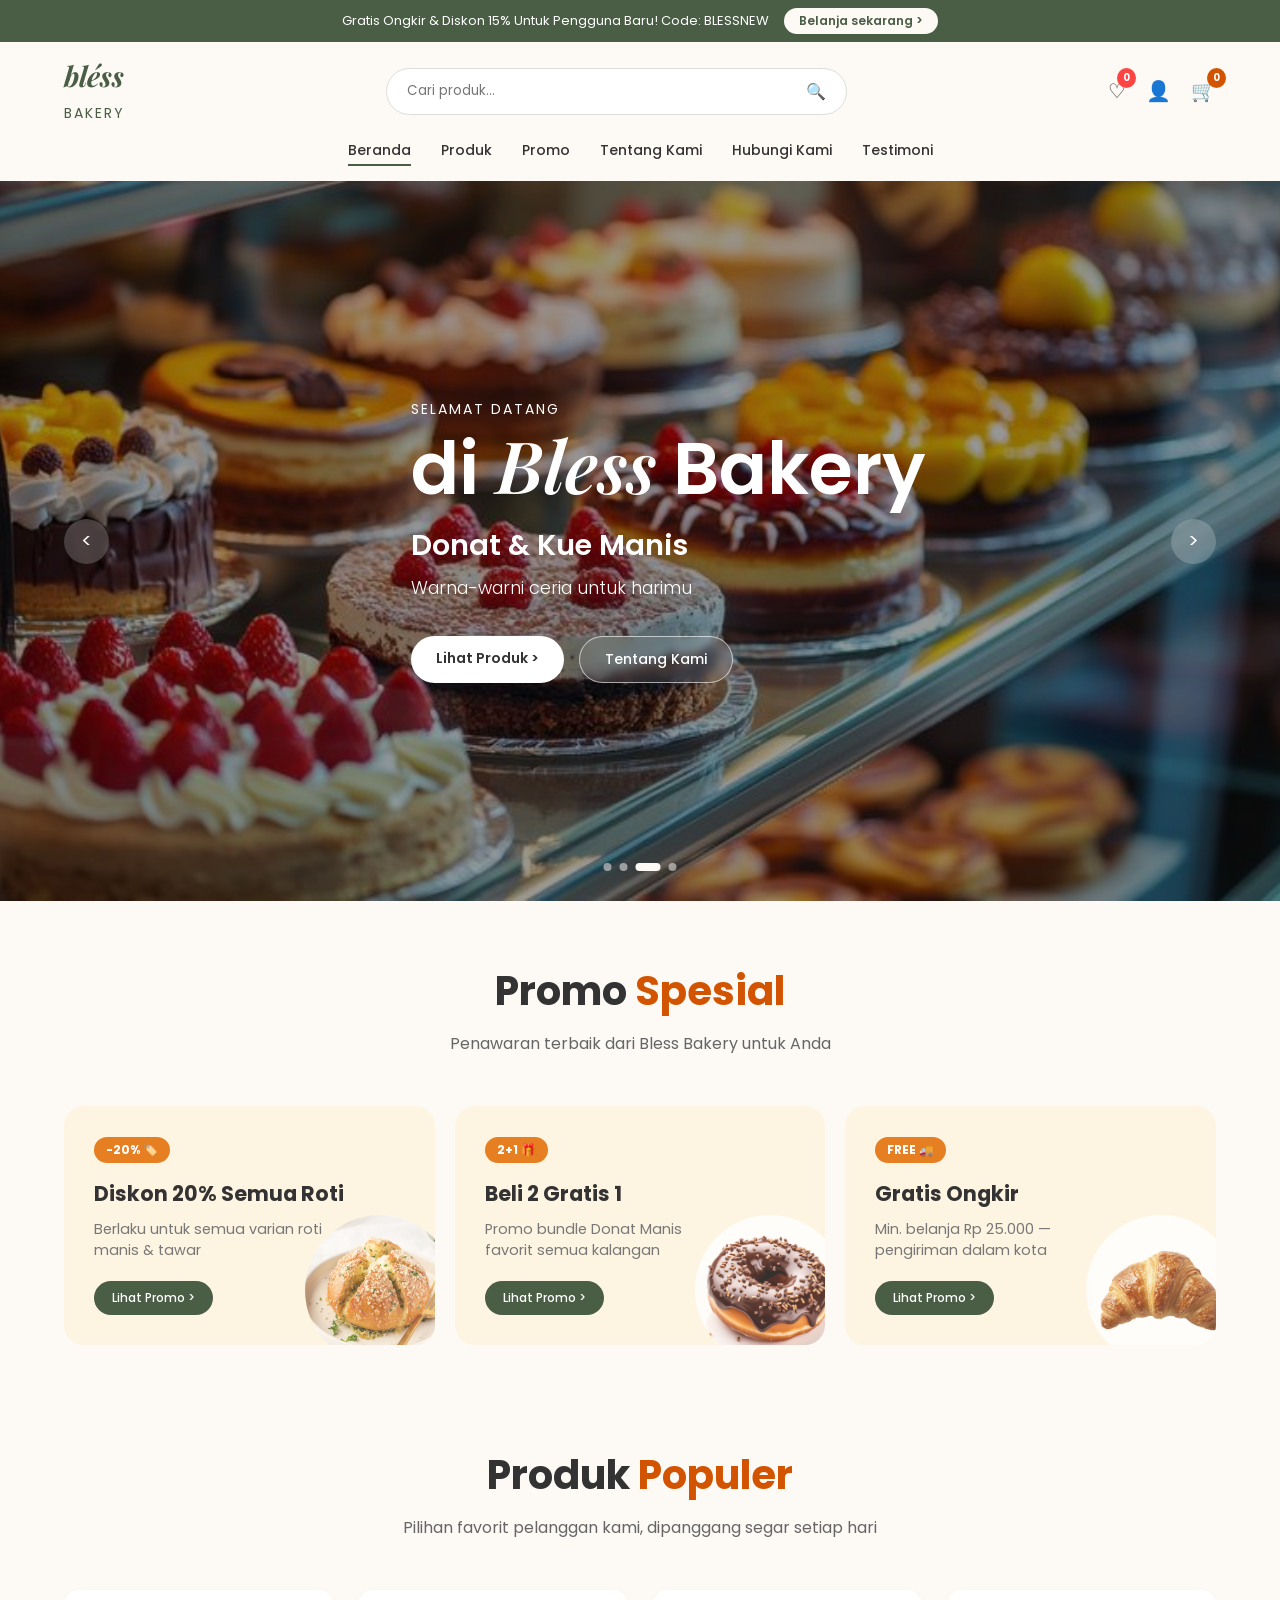
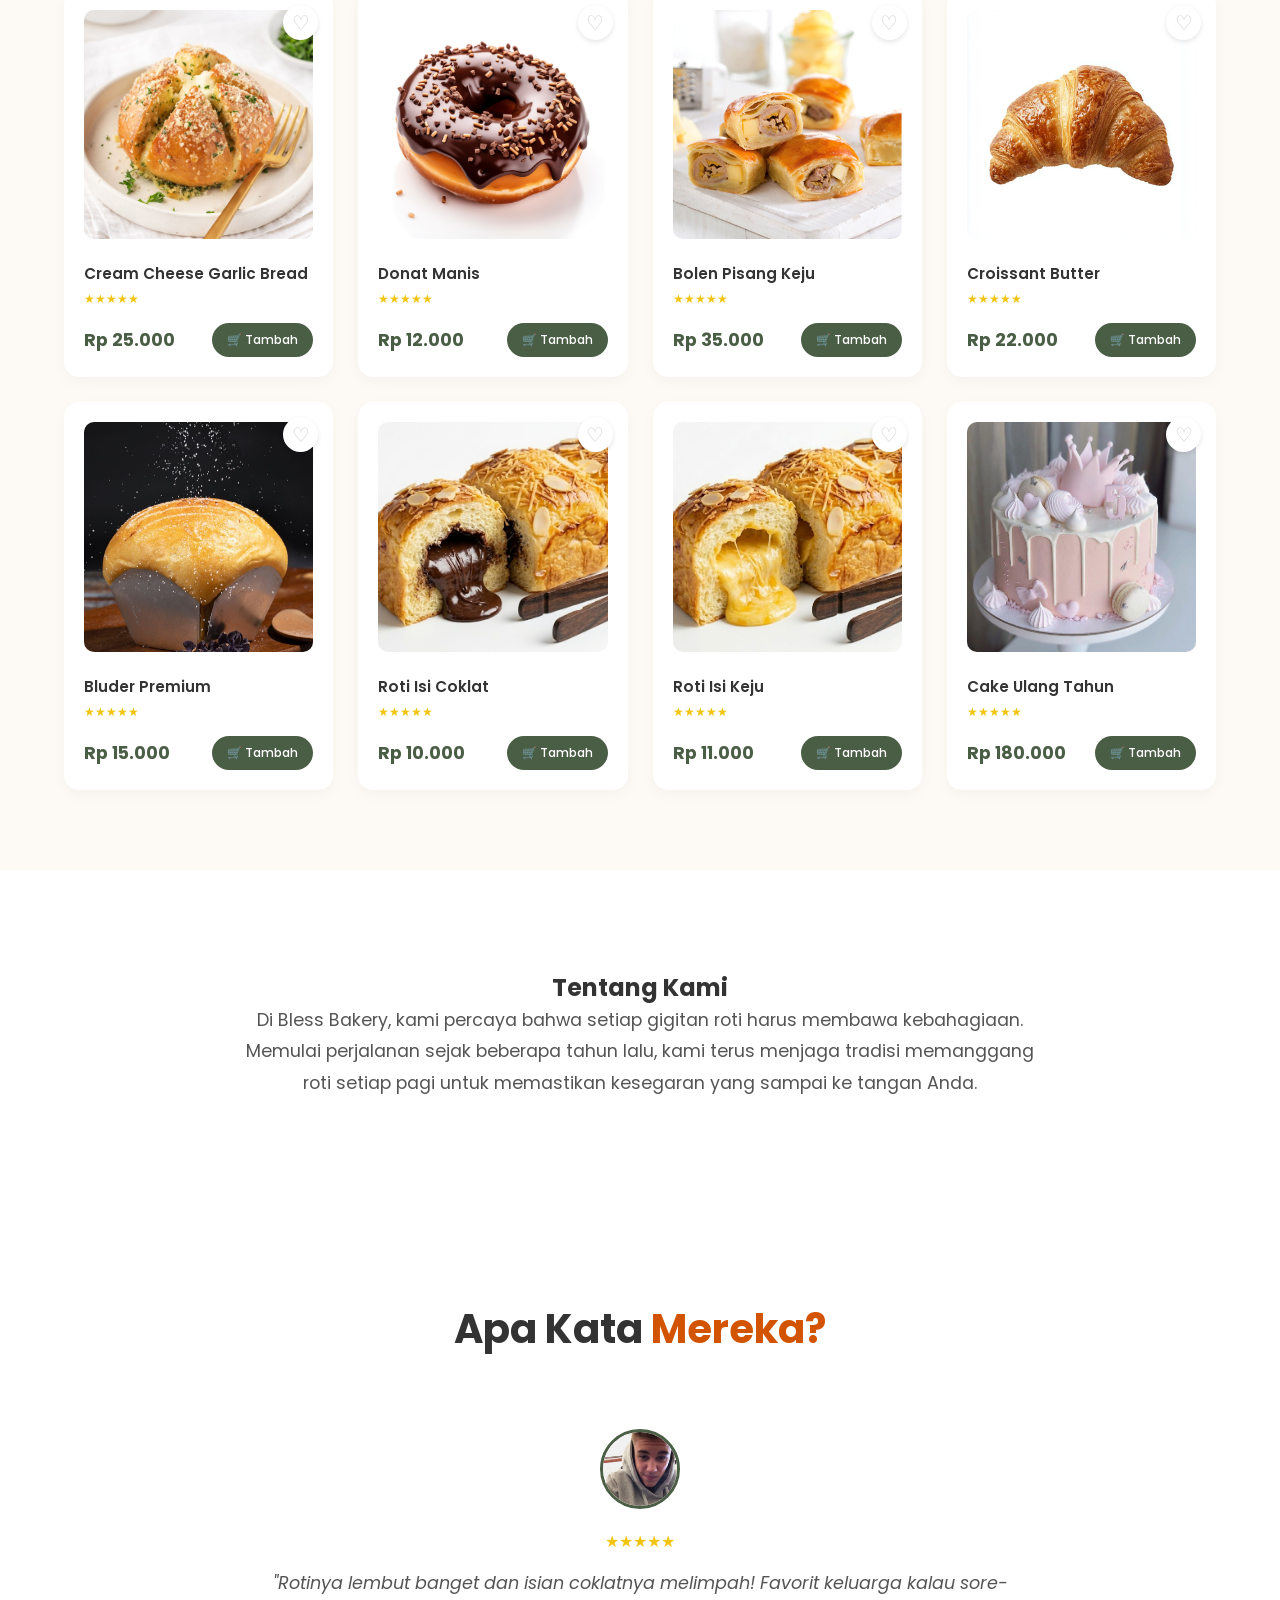
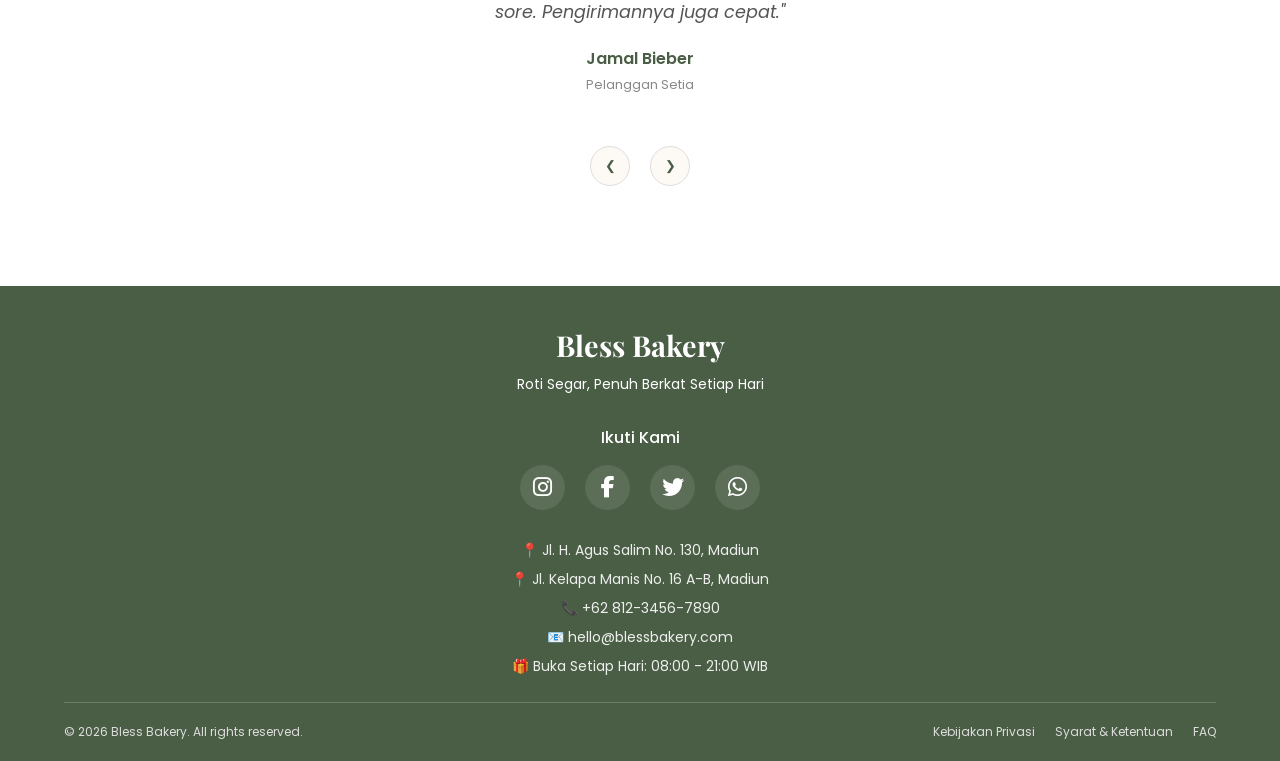
==== commit 1e709424: "update5" ====
--- a/checkout.html
+++ b/checkout.html
@@ -356,20 +356,20 @@
         <h3>Bless Bakery</h3>
         <p>Roti Segar, Penuh Berkat Setiap Hari</p>
         
-        <!-- Social Media Section -->
+        <!-- Social Media Section - Hanya Icon -->
         <div class="social-media">
             <h4>Ikuti Kami</h4>
             <div class="social-icons">
-                <a href="https://www.instagram.com/blessbakery.indo/" target="_blank" class="social-icon instagram">
+                <a href="https://www.instagram.com/blessbakery.indo/" target="_blank" class="social-icon">
                     <i class="fab fa-instagram"></i>
                 </a>
-                <a href="https://facebook.com/blessbakery" target="_blank" class="social-icon facebook">
+                <a href="https://facebook.com/blessbakery" target="_blank" class="social-icon">
                     <i class="fab fa-facebook-f"></i>
                 </a>
-                <a href="https://x.com/blessbakery" target="_blank" class="social-icon x">
-                    <i class="fab fa-x"></i>
+                <a href="https://twitter.com/blessbakery" target="_blank" class="social-icon">
+                    <i class="fab fa-twitter"></i>
                 </a>
-                <a href="https://wa.me/6281234567890" target="_blank" class="social-icon whatsapp">
+                <a href="https://wa.me/6281234567890" target="_blank" class="social-icon">
                     <i class="fab fa-whatsapp"></i>
                 </a>
             </div>
@@ -377,18 +377,8 @@
         
         <!-- Contact Info -->
         <div class="footer-contact-info">
-            <p>
-                📍 
-                <a href="https://www.google.com/maps/place/Bless+Bakery+Madiun+Agus+Salim/@-7.6367555,111.5145923,17z/data=!3m1!4b1!4m6!3m5!1s0x2e79bf0714df222f:0x2cafd072bc265365!8m2!3d-7.6367555!4d111.5171672!16s%2Fg%2F11stvc1zdf?entry=ttu&g_ep=EgoyMDI2MDQxNS4wIKXMDSoASAFQAw%3D%3D" target="_blank" class="location-link">
-                    Jl. H. Agus Salim No. 130, Madiun
-                </a>
-            </p>
-            <p>
-                📍 
-                <a href="google.com/maps/place/Bless+Bakery+Kelapa+Manis,+Jalan+Kelapa+Manis,+Manisrejo,+Kota+Madiun,+Jawa+Timur/@-7.6165,111.5278,17z/data=!4m2!3m1!1s0x2e79be90cc80c0b5:0x26593c632f5d69cf?entry=ttu&g_ep=EgoyMDI2MDQxNS4wIKXMDSoASAFQAw%3D%3D" target="_blank" class="location-link">
-                    Jl. Kelapa Manis No. 16 A-B, Madiun
-                </a>
-            </p>
+            <p>📍 Jl. H. Agus Salim No. 130, Madiun</p>
+            <p>📍 Jl. Kelapa Manis No. 16 A-B, Madiun</p>
             <p>📞 +62 812-3456-7890</p>
             <p>📧 hello@blessbakery.com</p>
             <p>🎁 Buka Setiap Hari: 08:00 - 21:00 WIB</p>
--- a/bless.css
+++ b/bless.css
@@ -1450,4 +1450,66 @@
 .wishlist-icon {
     position: relative;
     cursor: pointer;
+}
+/* ================= SOCIAL MEDIA ICONS ================= */
+.social-media {
+    margin: 30px 0 20px;
+}
+
+.social-media h4 {
+    font-size: 1rem;
+    margin-bottom: 15px;
+    color: white;
+    font-weight: 500;
+}
+
+.social-icons {
+    display: flex;
+    justify-content: center;
+    gap: 20px;
+    margin-bottom: 30px;
+}
+
+.social-icon {
+    display: flex;
+    align-items: center;
+    justify-content: center;
+    width: 45px;
+    height: 45px;
+    background: rgba(255, 255, 255, 0.1);
+    border-radius: 50%;
+    color: white;
+    text-decoration: none;
+    font-size: 22px;
+    transition: all 0.3s ease;
+}
+
+.social-icon:hover {
+    transform: translateY(-5px);
+}
+
+/* Warna hover masing-masing sosmed */
+.social-icon:nth-child(1):hover {
+    background: #E4405F; /* Instagram */
+}
+
+.social-icon:nth-child(2):hover {
+    background: #1877F2; /* Facebook */
+}
+
+.social-icon:nth-child(3):hover {
+    background: #1DA1F2; /* Twitter/X */
+}
+
+.social-icon:nth-child(4):hover {
+    background: #25D366; /* WhatsApp */
+}
+
+/* Responsive */
+@media (max-width: 768px) {
+    .social-icon {
+        width: 40px;
+        height: 40px;
+        font-size: 18px;
+    }
 }
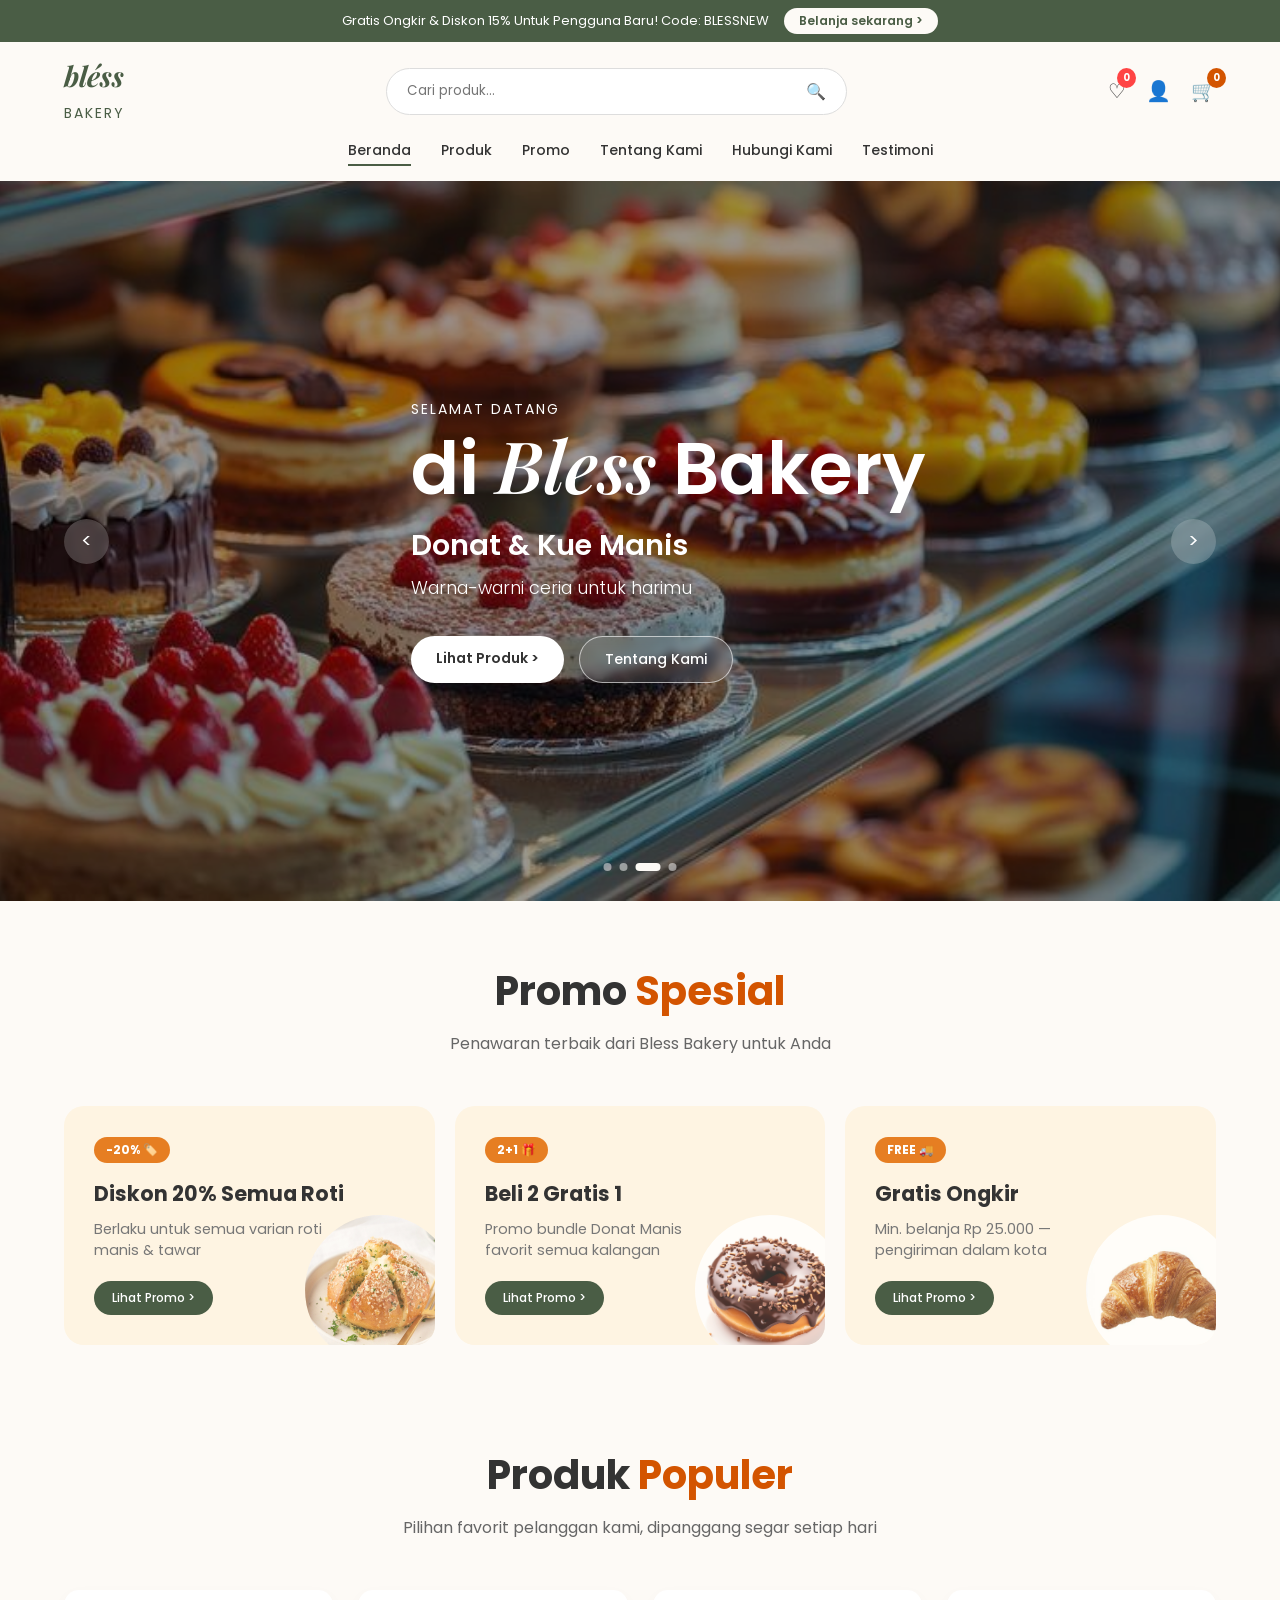
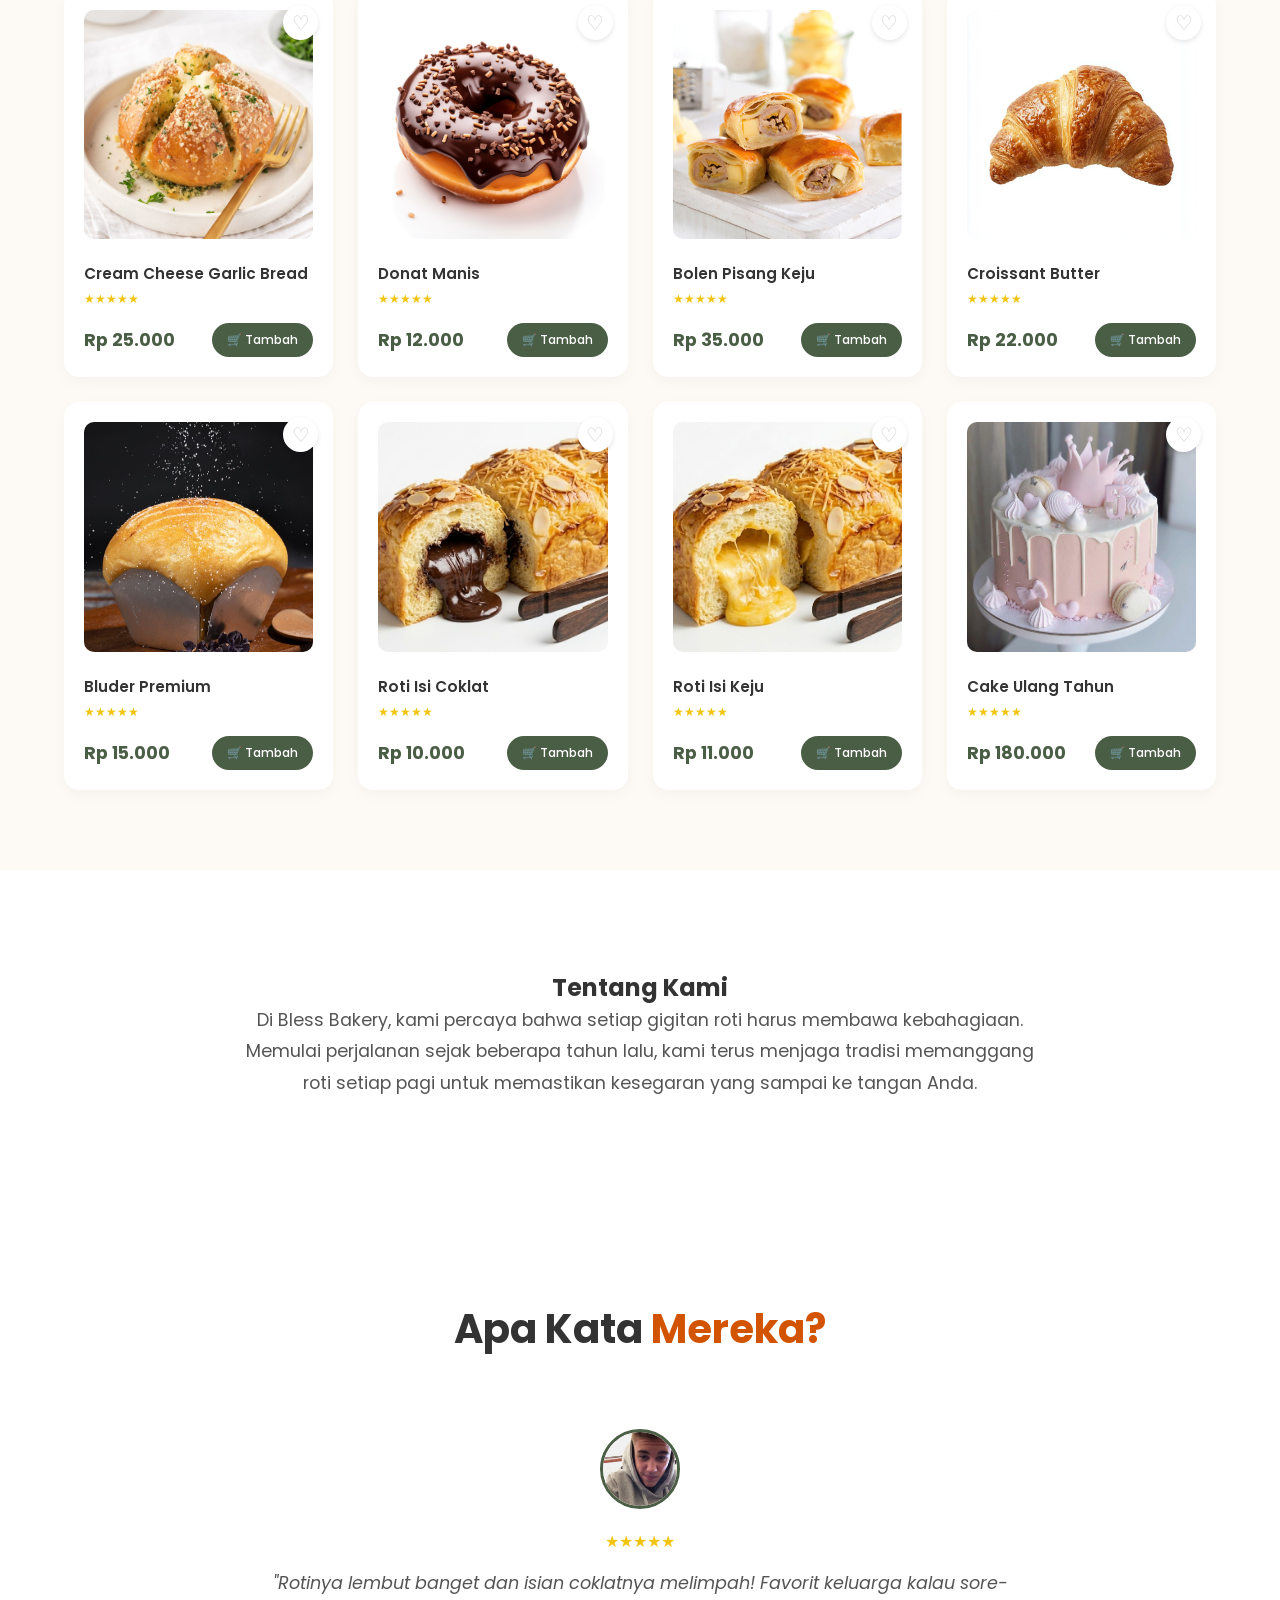
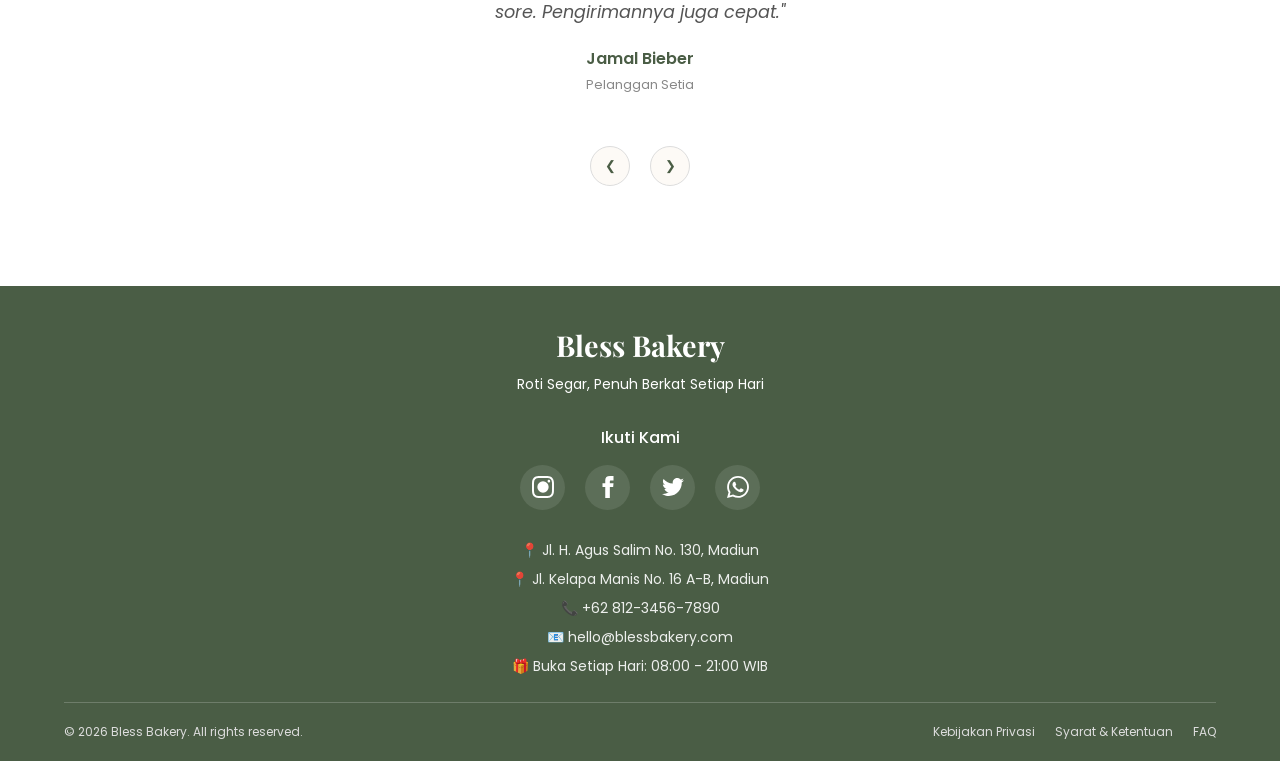
==== commit 9da6fd5a: "update6" ====
--- a/checkout.html
+++ b/checkout.html
@@ -356,21 +356,33 @@
         <h3>Bless Bakery</h3>
         <p>Roti Segar, Penuh Berkat Setiap Hari</p>
         
-        <!-- Social Media Section - Hanya Icon -->
+        <!-- Social Media Section - SVG Icons -->
         <div class="social-media">
             <h4>Ikuti Kami</h4>
             <div class="social-icons">
+                <!-- Instagram -->
                 <a href="https://www.instagram.com/blessbakery.indo/" target="_blank" class="social-icon">
-                    <i class="fab fa-instagram"></i>
+                    <svg width="24" height="24" viewBox="0 0 24 24" fill="currentColor">
+                        <path d="M12 2.163c3.204 0 3.584.012 4.85.07 3.252.148 4.771 1.691 4.919 4.919.058 1.265.069 1.645.069 4.849 0 3.205-.012 3.584-.069 4.849-.149 3.225-1.664 4.771-4.919 4.919-1.266.058-1.644.07-4.85.07-3.204 0-3.584-.012-4.849-.07-3.26-.149-4.771-1.699-4.919-4.92-.058-1.265-.07-1.644-.07-4.849 0-3.204.013-3.583.07-4.849.149-3.227 1.664-4.771 4.919-4.919 1.266-.057 1.645-.069 4.849-.069zm0-2.163c-3.259 0-3.667.014-4.947.072-4.358.2-6.78 2.618-6.98 6.98-.059 1.281-.073 1.689-.073 4.948 0 3.259.014 3.668.072 4.948.2 4.358 2.618 6.78 6.98 6.98 1.281.058 1.689.072 4.948.072 3.259 0 3.668-.014 4.948-.072 4.354-.2 6.782-2.618 6.979-6.98.059-1.28.073-1.689.073-4.948 0-3.259-.014-3.667-.072-4.947-.196-4.354-2.617-6.78-6.979-6.98-1.281-.059-1.69-.073-4.949-.073zM5.838 12a6.162 6.162 0 1112.324 0 6.162 6.162 0 01-12.324 0zM12 16a4 4 0 110-8 4 4 0 010 8zm4.965-10.405a1.44 1.44 0 112.881.001 1.44 1.44 0 01-2.881-.001z"/>
+                    </svg>
                 </a>
+                <!-- Facebook -->
                 <a href="https://facebook.com/blessbakery" target="_blank" class="social-icon">
-                    <i class="fab fa-facebook-f"></i>
+                    <svg width="24" height="24" viewBox="0 0 24 24" fill="currentColor">
+                        <path d="M9 8h-3v4h3v12h5v-12h3.642l.358-4h-4v-1.667c0-.955.192-1.333 1.115-1.333h2.885v-5h-3.808c-3.596 0-5.192 1.583-5.192 4.615v3.385z"/>
+                    </svg>
                 </a>
+                <!-- Twitter/X -->
                 <a href="https://twitter.com/blessbakery" target="_blank" class="social-icon">
-                    <i class="fab fa-twitter"></i>
+                    <svg width="24" height="24" viewBox="0 0 24 24" fill="currentColor">
+                        <path d="M24 4.557c-.883.392-1.832.656-2.828.775 1.017-.609 1.798-1.574 2.165-2.724-.951.564-2.005.974-3.127 1.195-.897-.957-2.178-1.555-3.594-1.555-3.179 0-5.515 2.966-4.797 6.045-4.091-.205-7.719-2.165-10.148-5.144-1.29 2.213-.669 5.108 1.523 6.574-.806-.026-1.566-.247-2.229-.616-.054 2.281 1.581 4.415 3.949 4.89-.693.188-1.452.232-2.224.084.626 1.956 2.444 3.379 4.6 3.419-2.07 1.623-4.678 2.348-7.29 2.04 2.179 1.397 4.768 2.212 7.548 2.212 9.142 0 14.307-7.721 13.995-14.646.962-.695 1.797-1.562 2.457-2.549z"/>
+                    </svg>
                 </a>
+                <!-- WhatsApp -->
                 <a href="https://wa.me/6281234567890" target="_blank" class="social-icon">
-                    <i class="fab fa-whatsapp"></i>
+                    <svg width="24" height="24" viewBox="0 0 24 24" fill="currentColor">
+                        <path d="M.057 24l1.687-6.163c-1.041-1.804-1.588-3.849-1.587-5.946.003-6.556 5.338-11.891 11.893-11.891 3.181.001 6.167 1.24 8.413 3.488 2.245 2.248 3.481 5.236 3.48 8.414-.003 6.557-5.338 11.892-11.893 11.892-1.99-.001-3.951-.5-5.688-1.448l-6.305 1.654zm6.597-3.807c1.676.995 3.276 1.591 5.392 1.592 5.448 0 9.886-4.434 9.889-9.885.002-5.462-4.415-9.89-9.881-9.892-5.452 0-9.887 4.434-9.889 9.884-.001 2.225.651 3.891 1.746 5.634l-.999 3.648 3.742-.981zm11.387-5.464c-.074-.124-.272-.198-.57-.347-.297-.149-1.758-.868-2.031-.967-.272-.099-.47-.149-.669.149-.198.297-.768.967-.941 1.165-.174.198-.347.223-.644.074-.297-.149-1.255-.462-2.39-1.475-.883-.788-1.48-1.761-1.653-2.059-.173-.297-.019-.458.13-.606.134-.132.297-.347.446-.521.149-.174.198-.298.297-.496.099-.198.05-.372-.025-.521-.074-.149-.669-1.611-.916-2.206-.242-.579-.487-.5-.669-.51-.173-.01-.371-.01-.57-.01-.198 0-.52.074-.792.372s-1.04 1.016-1.04 2.479 1.065 2.876 1.213 3.074c.149.198 2.095 3.2 5.076 4.487.709.306 1.263.489 1.694.626.712.226 1.36.194 1.872.118.571-.085 1.758-.719 2.006-1.413.248-.695.248-1.29.173-1.414z"/>
+                    </svg>
                 </a>
             </div>
         </div>
--- a/bless.css
+++ b/bless.css
@@ -1451,7 +1451,7 @@
     position: relative;
     cursor: pointer;
 }
-/* ================= SOCIAL MEDIA ICONS ================= */
+/* ================= SOCIAL MEDIA SVG ICONS ================= */
 .social-media {
     margin: 30px 0 20px;
 }
@@ -1478,38 +1478,34 @@
     height: 45px;
     background: rgba(255, 255, 255, 0.1);
     border-radius: 50%;
-    color: white;
-    text-decoration: none;
-    font-size: 22px;
     transition: all 0.3s ease;
+}
+
+.social-icon svg {
+    width: 22px;
+    height: 22px;
+    fill: white;
 }
 
 .social-icon:hover {
     transform: translateY(-5px);
-}
-
-/* Warna hover masing-masing sosmed */
-.social-icon:nth-child(1):hover {
-    background: #E4405F; /* Instagram */
-}
-
-.social-icon:nth-child(2):hover {
-    background: #1877F2; /* Facebook */
-}
-
-.social-icon:nth-child(3):hover {
-    background: #1DA1F2; /* Twitter/X */
-}
-
-.social-icon:nth-child(4):hover {
-    background: #25D366; /* WhatsApp */
-}
+    background: rgba(255, 255, 255, 0.2);
+}
+
+/* Warna hover spesifik */
+.social-icon:nth-child(1):hover svg { fill: #E4405F; }
+.social-icon:nth-child(2):hover svg { fill: #1877F2; }
+.social-icon:nth-child(3):hover svg { fill: #1DA1F2; }
+.social-icon:nth-child(4):hover svg { fill: #25D366; }
 
 /* Responsive */
 @media (max-width: 768px) {
     .social-icon {
         width: 40px;
         height: 40px;
-        font-size: 18px;
+    }
+    .social-icon svg {
+        width: 18px;
+        height: 18px;
     }
 }
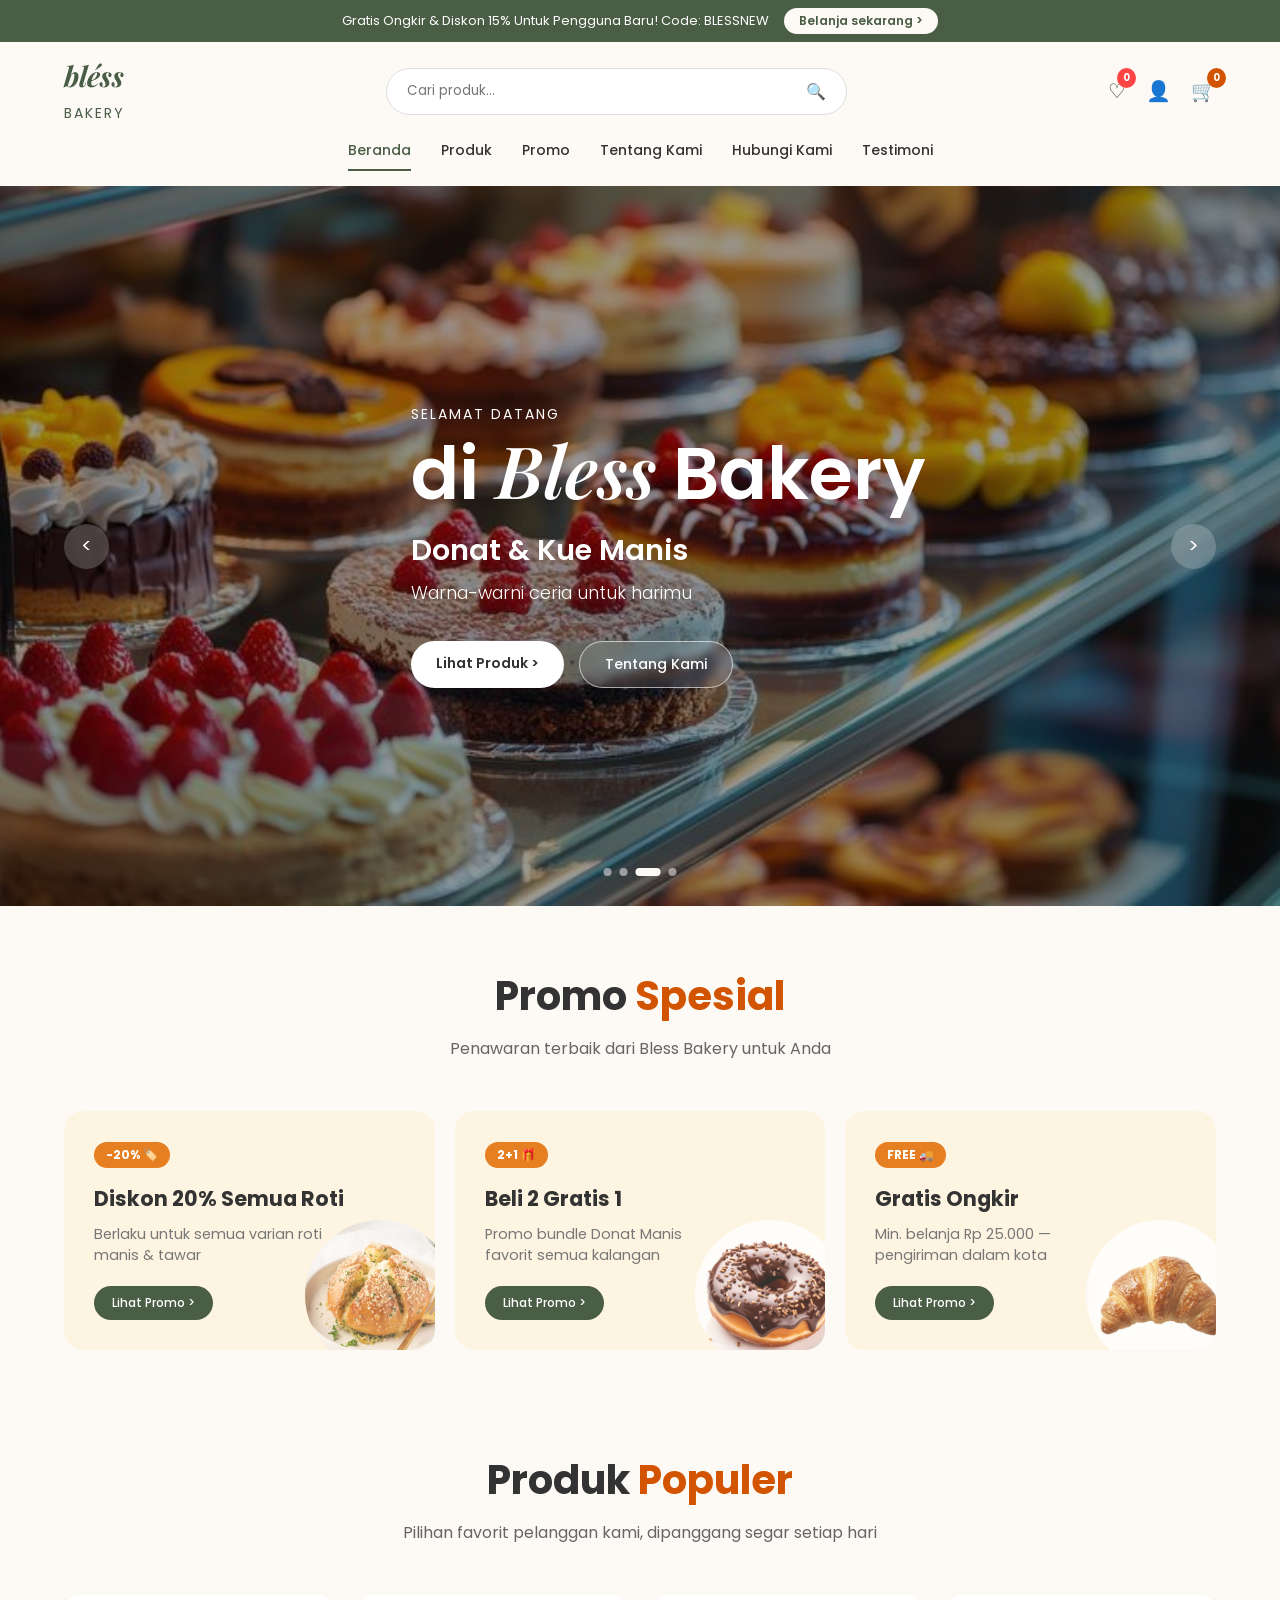
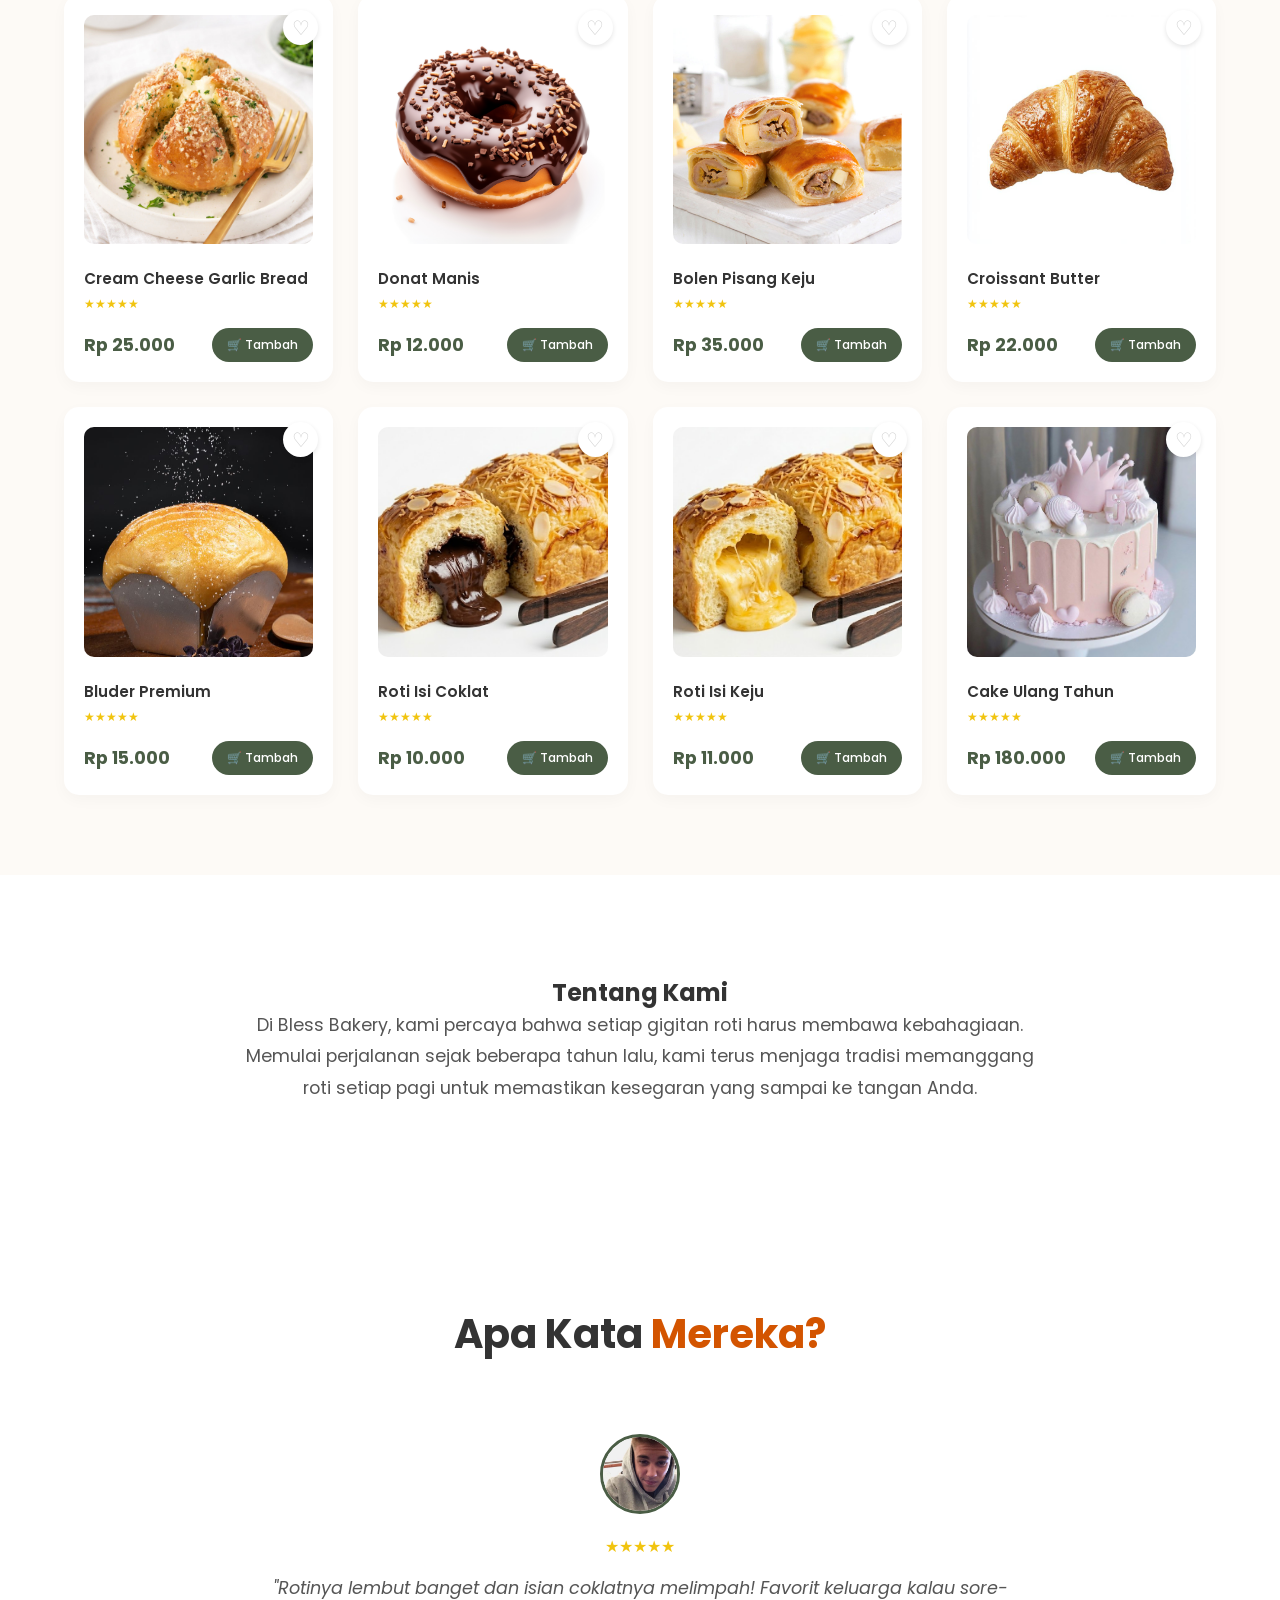
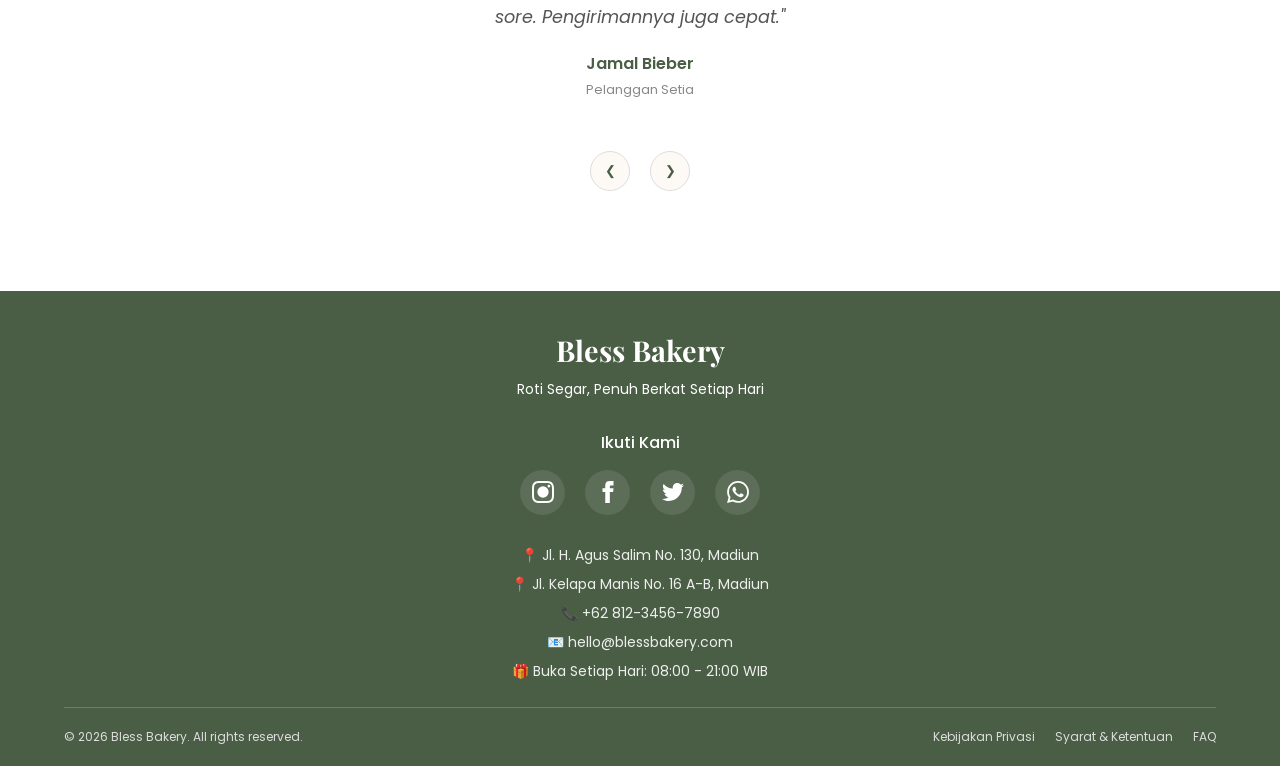
==== commit daeae924: "update lagi" ====
--- a/checkout.html
+++ b/checkout.html
@@ -180,16 +180,22 @@
             background: rgba(74, 93, 69, 0.05);
         }
         
-        .payment-method img {
-            width: 40px;
-            height: 40px;
+        .bank-logo-mini {
+            font-size: 32px;
             margin-bottom: 8px;
         }
         
         .payment-method span {
             display: block;
-            font-size: 12px;
-            font-weight: 500;
+            font-size: 14px;
+            font-weight: 600;
+        }
+        
+        .payment-method small {
+            display: block;
+            font-size: 10px;
+            color: #888;
+            margin-top: 5px;
         }
         
         .btn-place-order {
@@ -230,6 +236,10 @@
             .form-row {
                 grid-template-columns: 1fr;
             }
+            
+            .payment-methods {
+                flex-direction: column;
+            }
         }
     </style>
 </head>
@@ -252,9 +262,9 @@
             </div>
             
             <div class="nav-icons">
-                <a href="#">♡</a>
-                <a href="#">👤</a>
-                <a href="index.html" style="position: relative;">🛒</a>
+                <a href="index.html">♡</a>
+                <a href="index.html">👤</a>
+                <a href="index.html">🛒</a>
             </div>
         </div>
 
@@ -263,6 +273,7 @@
             <a href="index.html#produk">Produk</a>
             <a href="index.html#promo">Promo</a>
             <a href="index.html#about">Tentang Kami</a>
+            <a href="index.html#locations">Lokasi</a>
             <a href="index.html#contact">Hubungi Kami</a>
             <a href="index.html#testimoni">Testimoni</a>
         </nav>
@@ -330,16 +341,35 @@
                         </div>
                         
                         <h3 style="margin-top: 20px;">Metode Pembayaran</h3>
-                        <div class="payment-methods">
-                            <div class="payment-method" data-method="bank">
-                                <img src="https://cdn-icons-png.flaticon.com/512/854/854878.png" alt="Bank Transfer">
-                                <span>Bank Transfer</span>
+                            <div class="payment-methods">
+                        <div class="payment-method" data-method="bank">
+                            <div class="bank-logo-mini">
+                                <svg width="40" height="40" viewBox="0 0 24 24" fill="none" xmlns="http://www.w3.org/2000/svg">
+                                    <rect x="2" y="6" width="20" height="14" rx="2" stroke="#4a5d45" stroke-width="1.5" fill="white"/>
+                                    <path d="M2 10H22" stroke="#4a5d45" stroke-width="1.5"/>
+                                    <path d="M7 13H9" stroke="#4a5d45" stroke-width="1.5" stroke-linecap="round"/>
+                                    <path d="M12 13H17" stroke="#4a5d45" stroke-width="1.5" stroke-linecap="round"/>
+                                    <circle cx="17" cy="16" r="1.5" fill="#4a5d45"/>
+                                </svg>
                             </div>
-                            <div class="payment-method" data-method="cod">
-                                <img src="https://cdn-icons-png.flaticon.com/512/2331/2331966.png" alt="COD">
-                                <span>COD</span>
+                            <span>Transfer Bank</span>
+                            <small>BCA Virtual Account</small>
+                        </div>
+                        <div class="payment-method" data-method="cod">
+                            <div class="bank-logo-mini">
+                                <svg width="40" height="40" viewBox="0 0 24 24" fill="none" xmlns="http://www.w3.org/2000/svg">
+                                    <rect x="3" y="8" width="18" height="13" rx="2" stroke="#4a5d45" stroke-width="1.5" fill="white"/>
+                                    <path d="M5 8L12 3L19 8" stroke="#4a5d45" stroke-width="1.5" fill="white"/>
+                                    <circle cx="8" cy="14" r="1.5" fill="#4a5d45"/>
+                                    <circle cx="16" cy="14" r="1.5" fill="#4a5d45"/>
+                                    <path d="M7 18H17" stroke="#4a5d45" stroke-width="1.5" stroke-linecap="round"/>
+                                    <rect x="9" y="11" width="6" height="4" stroke="#4a5d45" stroke-width="1" fill="none"/>
+                                </svg>
                             </div>
-                        </div>
+                            <span>COD</span>
+                            <small>Bayar di Tempat</small>
+                        </div>
+                    </div>
                         <input type="hidden" id="payment-method" value="bank">
                         
                         <button type="submit" class="btn-place-order">Buat Pesanan</button>
@@ -351,48 +381,52 @@
         </div>
     </main>
 
-<footer id="contact" class="footer">
+<footer class="footer">
     <div class="footer-content">
         <h3>Bless Bakery</h3>
         <p>Roti Segar, Penuh Berkat Setiap Hari</p>
         
-        <!-- Social Media Section - SVG Icons -->
         <div class="social-media">
             <h4>Ikuti Kami</h4>
             <div class="social-icons">
-                <!-- Instagram -->
                 <a href="https://www.instagram.com/blessbakery.indo/" target="_blank" class="social-icon">
                     <svg width="24" height="24" viewBox="0 0 24 24" fill="currentColor">
-                        <path d="M12 2.163c3.204 0 3.584.012 4.85.07 3.252.148 4.771 1.691 4.919 4.919.058 1.265.069 1.645.069 4.849 0 3.205-.012 3.584-.069 4.849-.149 3.225-1.664 4.771-4.919 4.919-1.266.058-1.644.07-4.85.07-3.204 0-3.584-.012-4.849-.07-3.26-.149-4.771-1.699-4.919-4.92-.058-1.265-.07-1.644-.07-4.849 0-3.204.013-3.583.07-4.849.149-3.227 1.664-4.771 4.919-4.919 1.266-.057 1.645-.069 4.849-.069zm0-2.163c-3.259 0-3.667.014-4.947.072-4.358.2-6.78 2.618-6.98 6.98-.059 1.281-.073 1.689-.073 4.948 0 3.259.014 3.668.072 4.948.2 4.358 2.618 6.78 6.98 6.98 1.281.058 1.689.072 4.948.072 3.259 0 3.668-.014 4.948-.072 4.354-.2 6.782-2.618 6.979-6.98.059-1.28.073-1.689.073-4.948 0-3.259-.014-3.667-.072-4.947-.196-4.354-2.617-6.78-6.979-6.98-1.281-.059-1.69-.073-4.949-.073zM5.838 12a6.162 6.162 0 1112.324 0 6.162 6.162 0 01-12.324 0zM12 16a4 4 0 110-8 4 4 0 010 8zm4.965-10.405a1.44 1.44 0 112.881.001 1.44 1.44 0 01-2.881-.001z"/>
+                        <path d="M12 2.163c3.204 0 3.584.012 4.85.07 3.252.148 4.771 1.691 4.919 4.919.058 1.265.069 1.645.069 4.849 0 3.205-.012 3.584-.069 4.849-.149 3.225-1.664 4.771-4.919 4.919-1.266.058-1.644.07-4.85.07-3.204 0-3.584-.012-4.849-.07-3.26-.149-4.771-1.699-4.919-4.92-.058-1.265-.07-1.644-.07-4.849 0-3.204.013-3.583.07-4.849.149-3.227 1.664-4.771 4.919-4.919 1.266-.057 1.645-.069 4.849-.069z"/>
                     </svg>
                 </a>
-                <!-- Facebook -->
                 <a href="https://facebook.com/blessbakery" target="_blank" class="social-icon">
                     <svg width="24" height="24" viewBox="0 0 24 24" fill="currentColor">
                         <path d="M9 8h-3v4h3v12h5v-12h3.642l.358-4h-4v-1.667c0-.955.192-1.333 1.115-1.333h2.885v-5h-3.808c-3.596 0-5.192 1.583-5.192 4.615v3.385z"/>
                     </svg>
                 </a>
-                <!-- Twitter/X -->
                 <a href="https://twitter.com/blessbakery" target="_blank" class="social-icon">
                     <svg width="24" height="24" viewBox="0 0 24 24" fill="currentColor">
                         <path d="M24 4.557c-.883.392-1.832.656-2.828.775 1.017-.609 1.798-1.574 2.165-2.724-.951.564-2.005.974-3.127 1.195-.897-.957-2.178-1.555-3.594-1.555-3.179 0-5.515 2.966-4.797 6.045-4.091-.205-7.719-2.165-10.148-5.144-1.29 2.213-.669 5.108 1.523 6.574-.806-.026-1.566-.247-2.229-.616-.054 2.281 1.581 4.415 3.949 4.89-.693.188-1.452.232-2.224.084.626 1.956 2.444 3.379 4.6 3.419-2.07 1.623-4.678 2.348-7.29 2.04 2.179 1.397 4.768 2.212 7.548 2.212 9.142 0 14.307-7.721 13.995-14.646.962-.695 1.797-1.562 2.457-2.549z"/>
                     </svg>
                 </a>
-                <!-- WhatsApp -->
                 <a href="https://wa.me/6281234567890" target="_blank" class="social-icon">
                     <svg width="24" height="24" viewBox="0 0 24 24" fill="currentColor">
-                        <path d="M.057 24l1.687-6.163c-1.041-1.804-1.588-3.849-1.587-5.946.003-6.556 5.338-11.891 11.893-11.891 3.181.001 6.167 1.24 8.413 3.488 2.245 2.248 3.481 5.236 3.48 8.414-.003 6.557-5.338 11.892-11.893 11.892-1.99-.001-3.951-.5-5.688-1.448l-6.305 1.654zm6.597-3.807c1.676.995 3.276 1.591 5.392 1.592 5.448 0 9.886-4.434 9.889-9.885.002-5.462-4.415-9.89-9.881-9.892-5.452 0-9.887 4.434-9.889 9.884-.001 2.225.651 3.891 1.746 5.634l-.999 3.648 3.742-.981zm11.387-5.464c-.074-.124-.272-.198-.57-.347-.297-.149-1.758-.868-2.031-.967-.272-.099-.47-.149-.669.149-.198.297-.768.967-.941 1.165-.174.198-.347.223-.644.074-.297-.149-1.255-.462-2.39-1.475-.883-.788-1.48-1.761-1.653-2.059-.173-.297-.019-.458.13-.606.134-.132.297-.347.446-.521.149-.174.198-.298.297-.496.099-.198.05-.372-.025-.521-.074-.149-.669-1.611-.916-2.206-.242-.579-.487-.5-.669-.51-.173-.01-.371-.01-.57-.01-.198 0-.52.074-.792.372s-1.04 1.016-1.04 2.479 1.065 2.876 1.213 3.074c.149.198 2.095 3.2 5.076 4.487.709.306 1.263.489 1.694.626.712.226 1.36.194 1.872.118.571-.085 1.758-.719 2.006-1.413.248-.695.248-1.29.173-1.414z"/>
+                        <path d="M.057 24l1.687-6.163c-1.041-1.804-1.588-3.849-1.587-5.946.003-6.556 5.338-11.891 11.893-11.891 3.181.001 6.167 1.24 8.413 3.488 2.245 2.248 3.481 5.236 3.48 8.414-.003 6.557-5.338 11.892-11.893 11.892-1.99-.001-3.951-.5-5.688-1.448l-6.305 1.654z"/>
                     </svg>
                 </a>
             </div>
         </div>
         
-        <!-- Contact Info -->
         <div class="footer-contact-info">
-            <p>📍 Jl. H. Agus Salim No. 130, Madiun</p>
-            <p>📍 Jl. Kelapa Manis No. 16 A-B, Madiun</p>
-            <p>📞 +62 812-3456-7890</p>
-            <p>📧 hello@blessbakery.com</p>
+            <!-- Alamat 1 - Klik untuk buka Google Maps -->
+            <p class="location-item">
+                <a href="https://www.google.com/maps/search/?api=1&query=-7.629,111.523" target="_blank" class="location-link">
+                    📍 Jl. H. Agus Salim No. 130, Madiun
+                </a>
+            </p>
+            <!-- Alamat 2 - Klik untuk buka Google Maps -->
+            <p class="location-item">
+                <a href="https://www.google.com/maps/search/?api=1&query=-7.630,111.524" target="_blank" class="location-link">
+                    📍 Jl. Kelapa Manis No. 16 A-B, Madiun
+                </a>
+            </p>
+            <p>📞 <a href="tel:+6281234567890" class="contact-link">+62 812-3456-7890</a></p>
+            <p>📧 <a href="mailto:hello@blessbakery.com" class="contact-link">hello@blessbakery.com</a></p>
             <p>🎁 Buka Setiap Hari: 08:00 - 21:00 WIB</p>
         </div>
     </div>
@@ -480,17 +514,30 @@
                 return;
             }
             
+            // Validasi nomor telepon
+            if (phone.length < 10) {
+                alert('Nomor telepon tidak valid!');
+                return;
+            }
+            
             // Simpan data pesanan
+            const paymentMethod = document.getElementById('payment-method').value;
+            const subtotal = parseInt(document.getElementById('subtotal').innerHTML.replace(/[^0-9]/g, ''));
+            const shipping = 10000;
+            const tax = parseInt(document.getElementById('tax').innerHTML.replace(/[^0-9]/g, ''));
+            const total = parseInt(document.getElementById('total-amount').innerHTML.replace(/[^0-9]/g, ''));
+            
             const orderData = {
                 orderId: 'BLESS-' + Date.now(),
                 customer: { fullname, phone, email, address, city, zipcode },
                 items: cart,
-                paymentMethod: document.getElementById('payment-method').value,
-                subtotal: parseInt(document.getElementById('subtotal').innerHTML.replace(/[^0-9]/g, '')),
-                shipping: 10000,
-                tax: parseInt(document.getElementById('tax').innerHTML.replace(/[^0-9]/g, '')),
-                total: parseInt(document.getElementById('total-amount').innerHTML.replace(/[^0-9]/g, '')),
-                orderDate: new Date().toISOString()
+                paymentMethod: paymentMethod,
+                subtotal: subtotal,
+                shipping: shipping,
+                tax: tax,
+                total: total,
+                orderDate: new Date().toISOString(),
+                paymentStatus: 'pending'
             };
             
             localStorage.setItem('currentOrder', JSON.stringify(orderData));
@@ -498,8 +545,8 @@
             // Kosongkan cart
             localStorage.setItem('blessCart', JSON.stringify([]));
             
-            // Redirect ke halaman sukses
-            window.location.href = 'payment-success.html';
+            // Redirect ke halaman pembayaran
+            window.location.href = 'payment-transfer.html';
         });
         
         // Tampilkan data
--- a/bless.css
+++ b/bless.css
@@ -1508,4 +1508,160 @@
         width: 18px;
         height: 18px;
     }
+}
+
+.bank-logo-mini {
+    font-size: 28px;
+    margin-bottom: 5px;
+}
+
+.payment-method small {
+    display: block;
+    font-size: 10px;
+    color: #888;
+    margin-top: 3px;
+}
+/* ================= ACTIVE NAVIGATION STYLES ================= */
+.sub-nav a {
+    text-decoration: none;
+    color: var(--text-color);
+    font-size: 14px;
+    font-weight: 500;
+    position: relative;
+    padding-bottom: 5px;
+    transition: color 0.3s ease;
+}
+
+.sub-nav a:hover {
+    color: var(--primary-green);
+}
+
+.sub-nav a.active {
+    color: var(--primary-green);
+}
+
+.sub-nav a.active::after {
+    content: '';
+    position: absolute;
+    bottom: -5px;
+    left: 0;
+    width: 100%;
+    height: 2px;
+    background-color: var(--primary-green);
+}
+
+/* Logo link */
+.logo a {
+    text-decoration: none;
+    color: inherit;
+}
+
+.logo a:hover {
+    opacity: 0.9;
+}
+
+/* ================= SEARCH INPUT GLOBAL ================= */
+.search-container input {
+    border: none;
+    outline: none;
+    width: 100%;
+    background: transparent;
+    font-family: 'Poppins', sans-serif;
+}
+
+.search-icon {
+    cursor: pointer;
+    color: #888;
+    transition: color 0.3s;
+}
+
+.search-icon:hover {
+    color: var(--primary-green);
+}
+
+/* ================= LINK LOKASI & KONTAK (CLICKABLE) ================= */
+
+/* Style untuk link alamat di footer */
+.location-link {
+    color: white;
+    text-decoration: none;
+    transition: all 0.3s ease;
+    display: inline-flex;
+    align-items: center;
+    gap: 8px;
+    padding: 5px 10px;
+    border-radius: 20px;
+    background: rgba(255, 255, 255, 0.1);
+    margin: 3px 0;
+}
+
+.location-link:hover {
+    background: var(--accent-color);
+    color: white;
+    transform: translateX(5px);
+}
+
+/* Style untuk link telepon dan email */
+.contact-link {
+    color: white;
+    text-decoration: none;
+    transition: color 0.3s ease;
+}
+
+.contact-link:hover {
+    color: var(--accent-color);
+    text-decoration: underline;
+}
+
+/* Style untuk tombol alamat di halaman kontak */
+.location-button {
+    display: inline-block;
+    background: var(--primary-green);
+    color: white;
+    padding: 8px 16px;
+    border-radius: 25px;
+    text-decoration: none;
+    font-size: 14px;
+    transition: all 0.3s ease;
+    margin-top: 5px;
+}
+
+.location-button:hover {
+    background: var(--accent-color);
+    transform: scale(1.02);
+    box-shadow: 0 4px 10px rgba(0,0,0,0.1);
+}
+
+/* Hint kecil untuk Maps */
+.maps-hint {
+    display: block;
+    font-size: 11px;
+    color: #888;
+    margin-top: 5px;
+}
+
+/* Item lokasi di footer */
+.location-item {
+    margin: 10px 0;
+}
+
+/* Style untuk info-item di halaman kontak */
+.info-text .location-button {
+    background: var(--primary-green);
+    color: white;
+    padding: 6px 12px;
+    font-size: 13px;
+}
+
+.info-text .location-button:hover {
+    background: var(--accent-color);
+}
+
+/* Animasi hover untuk info-item */
+.info-item {
+    transition: transform 0.3s ease;
+}
+
+.info-item:hover {
+    transform: translateX(5px);
 }
